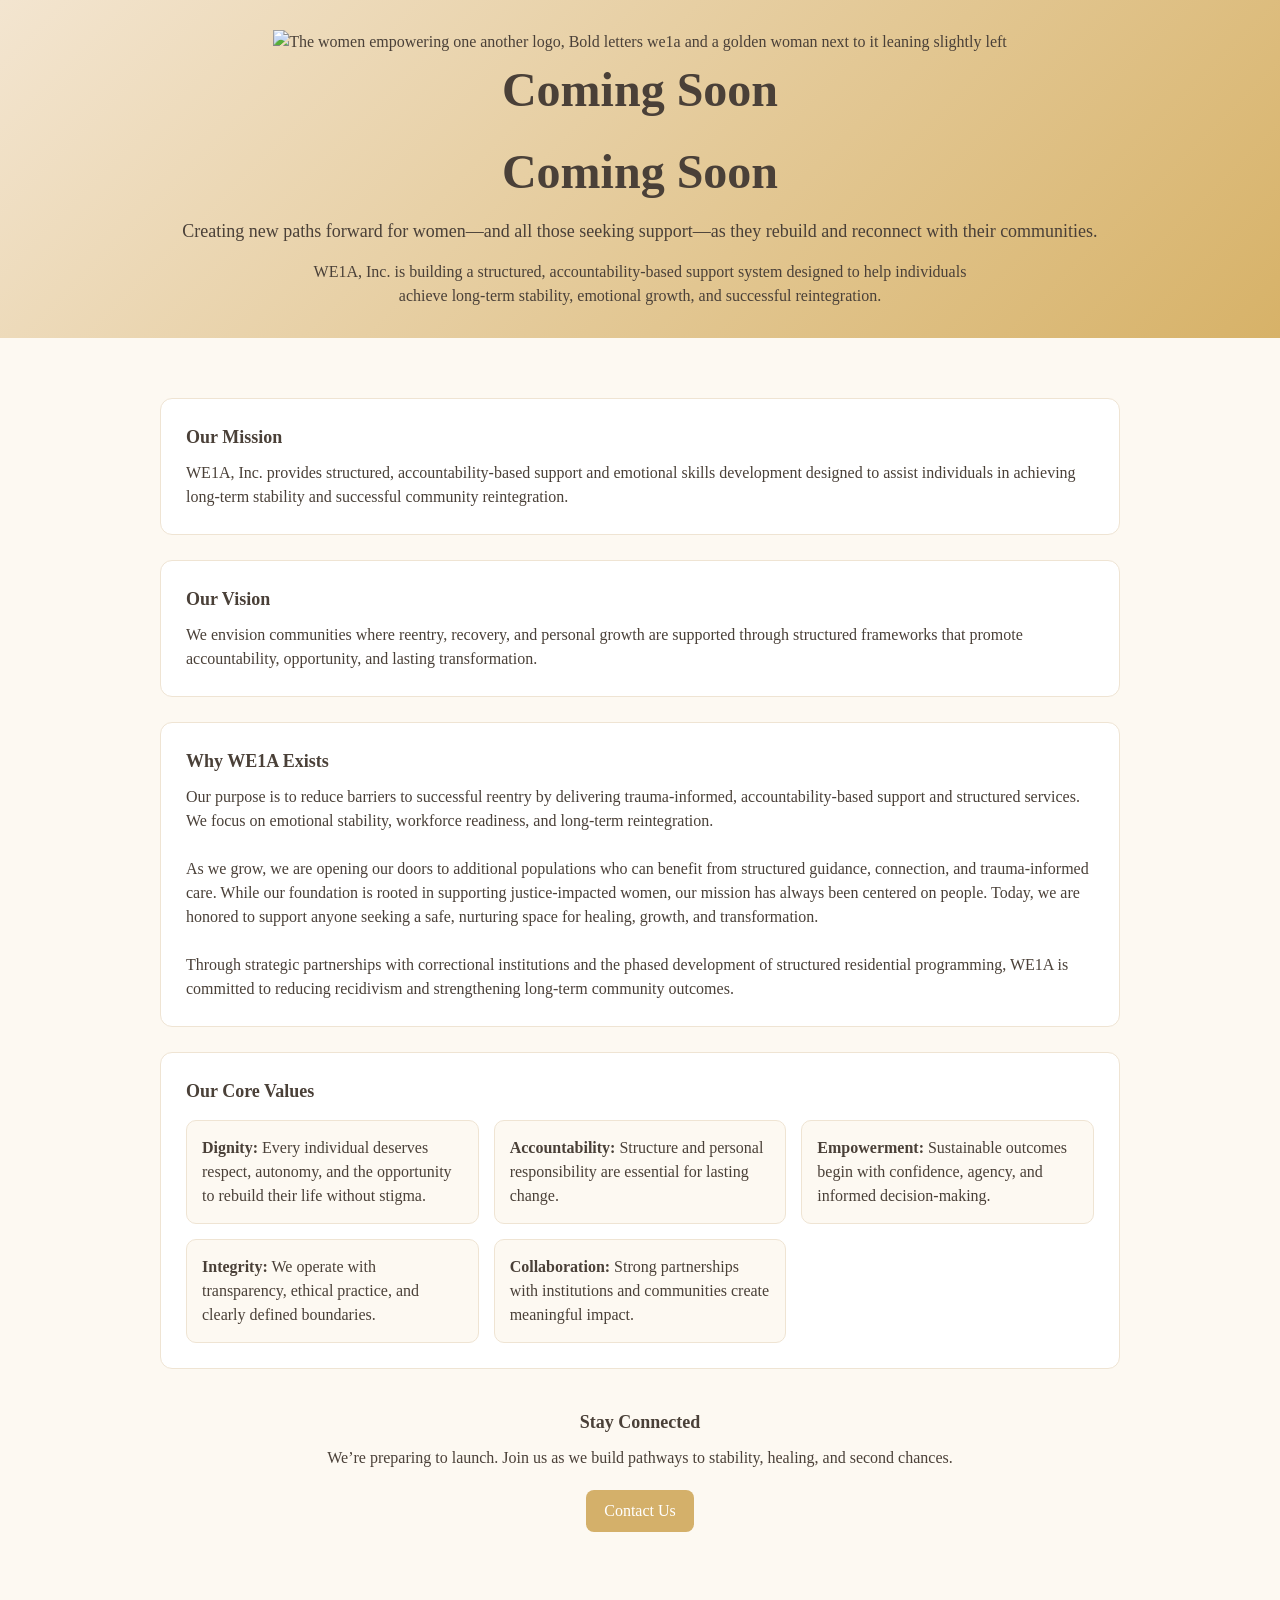
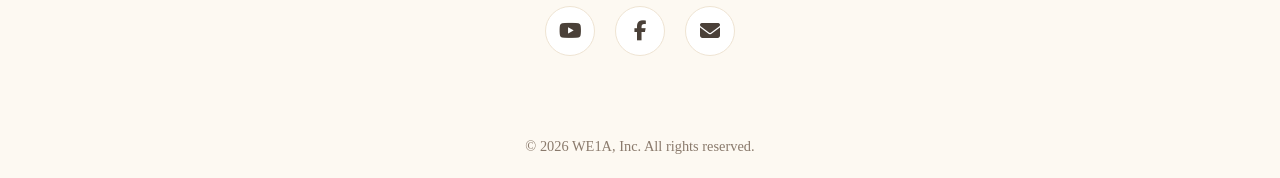
==== index.html @ 4b49170a "Update index.html" ====
<!DOCTYPE html>
<html lang="en">
<head>
    <meta charset="UTF-8">
    <meta name="viewport" content="width=device-width, initial-scale=1.0">
    <link rel="stylesheet" href="css/style.css">
    <link rel="stylesheet" href="https://cdnjs.cloudflare.com/ajax/libs/font-awesome/6.5.0/css/all.min.css">
    <title>Document</title>
</head>
<body>

 <!DOCTYPE html>

<head>
    <meta charset="UTF-8">
    <meta name="viewport" content="width=device-width, initial-scale=1.0">
    <link rel="stylesheet" href="css/styles.css"> <!-- FIXED -->
    <link rel="stylesheet" href="https://cdnjs.cloudflare.com/ajax/libs/font-awesome/6.5.0/css/all.min.css">
    <title>WE1A | Coming Soon</title>
</head>


  <!-- HERO -->
  <header>
       <img src="images/we1a.png" alt="The women empowering one another logo, Bold letters we1a and a golden woman next to it leaning slightly left">
    <h1>Coming Soon</h1>
    <h1>Coming Soon</h1>
    <h2>Creating new paths forward for women—and all those seeking support—as they rebuild and reconnect with their communities.</h2>
    <p>
      WE1A, Inc. is building a structured, accountability-based support system designed to help individuals achieve long-term stability, emotional growth, and successful reintegration.
    </p>
  </header>

  <div class="container">

    <!-- MISSION -->
    <div class="card">
      <h2>Our Mission</h2>
      <p>
        WE1A, Inc. provides structured, accountability-based support and emotional skills development designed to assist individuals in achieving long-term stability and successful community reintegration.
      </p>
    </div>

    <!-- VISION -->
    <div class="card">
      <h2>Our Vision</h2>
      <p>
        We envision communities where reentry, recovery, and personal growth are supported through structured frameworks that promote accountability, opportunity, and lasting transformation.
      </p>
    </div>

    <!-- PURPOSE -->
    <div class="card">
      <h2>Why WE1A Exists</h2>
      <p>
        Our purpose is to reduce barriers to successful reentry by delivering trauma-informed, accountability-based support and structured services. We focus on emotional stability, workforce readiness, and long-term reintegration.
      </p>

      <br>

      <p>
        As we grow, we are opening our doors to additional populations who can benefit from structured guidance, connection, and trauma-informed care. While our foundation is rooted in supporting justice-impacted women, our mission has always been centered on people. Today, we are honored to support anyone seeking a safe, nurturing space for healing, growth, and transformation.
      </p>

      <br>

      <p>
        Through strategic partnerships with correctional institutions and the phased development of structured residential programming, WE1A is committed to reducing recidivism and strengthening long-term community outcomes.
      </p>
    </div>

    <!-- VALUES -->
    <div class="card">
      <h2>Our Core Values</h2>
      <div class="values">
        <div class="value"><strong>Dignity:</strong> Every individual deserves respect, autonomy, and the opportunity to rebuild their life without stigma.</div>
        <div class="value"><strong>Accountability:</strong> Structure and personal responsibility are essential for lasting change.</div>
        <div class="value"><strong>Empowerment:</strong> Sustainable outcomes begin with confidence, agency, and informed decision-making.</div>
        <div class="value"><strong>Integrity:</strong> We operate with transparency, ethical practice, and clearly defined boundaries.</div>
        <div class="value"><strong>Collaboration:</strong> Strong partnerships with institutions and communities create meaningful impact.</div>
      </div>
    </div>

    <!-- CTA -->
    <div class="cta">
      <h2>Stay Connected</h2>
      <p>We’re preparing to launch. Join us as we build pathways to stability, healing, and second chances.</p>

      <main>
        <button class="cta-button" onclick="window.location.href='contact.html'">
          Contact Us
        </button>
      </main>
    </div>

    <br>

    <!-- SOCIALS -->
    <div class="socials">
      <div class="social-icons">
        <a href="https://www.youtube.com/@WomenEmpoweringOneAnother" target="_blank" class="social-link">
          <i class="fab fa-youtube"></i>
        </a>

        <a href="https://www.facebook.com/we1a2015" target="_blank" class="social-link">
          <i class="fab fa-facebook-f"></i>
        </a>

        <a href="mailto:c.williams@we1a.org" class="social-link">
          <i class="fas fa-envelope"></i>
        </a>
      </div>
    </div>

  </div>

  <!-- FOOTER -->
  <footer>
    © 2026 WE1A, Inc. All rights reserved.
  </footer>

</body>
</html>
---- css/style.css ----
:root {
      --primary: #D4B06A;
      --accent: #C7A892;
      --bg: #FDF9F2;
      --surface: #FFFFFF;
      --text: #4A4038;
      --muted: #8A7A6C;
      --border: #EFE4D3;
      --hero-gradient-1: #f3e5d0;
      --hero-gradient-2: #d7b268;
    }

    * {
      box-sizing: border-box;
      margin: 0;
      padding: 0;
        font-family: 'Times New Roman', Times, serif;
    }

    body {
      background: var(--bg);
      color: var(--text);
      line-height: 1.5;
    }

img{
  width:350px;
  padding:0;
  margin:0;
}
    /* HERO */
    header {
      background: linear-gradient(135deg, var(--hero-gradient-1), var(--hero-gradient-2));
     padding:30px; 
      text-align: center;
    }

    header h1 {
      font-size: 3rem;
      margin-bottom: 10px;
    }

    header h2 {
      font-weight: 400;
      margin-bottom: 15px;
    }

    header p {
      max-width: 700px;
      margin: auto;
    }

    /* LAYOUT */
    .container {
      max-width: 1000px;
      margin: 40px auto;
      padding: 20px;
    }

    .card {
      background: var(--surface);
      border: 1px solid var(--border);
      border-radius: 12px;
      padding: 25px;
      margin-bottom: 25px;
    }

    h2 {
      margin-bottom: 10px;
      font-size:large;
    }

    /* VALUES GRID */
    .values {
      display: grid;
      grid-template-columns: repeat(auto-fit, minmax(220px, 1fr));
      gap: 15px;
      margin-top: 15px;
    }

    .value {
      padding: 15px;
      border: 1px solid var(--border);
      border-radius: 10px;
      background: var(--bg);
    }

    /* CTA */
    .cta {
      text-align: center;
      margin-top: 40px;
   
    }

    .cta input {
      padding: 12px;
      width: 250px;
      border: 1px solid var(--border);
      border-radius: 8px;
      margin-right: 10px;
    }

    .cta button {
      background: var(--primary);
      border: none;
      padding: 12px 18px;
      border-radius: 8px;
      cursor: pointer;
      color: white;
      font-size: 1rem;
      transition: 0.3s;
        margin:20px;
    }

    .cta button:hover {
      background: #b89655;
    }

    .secondary-btn {
      margin-top: 10px;
      display: inline-block;
      background: transparent;
      border: 1px solid var(--primary);
      color: var(--primary);
    }

    .secondary-btn:hover {
      background: var(--primary);
      color: white;
    }

    /* SOCIALS */
.socials {
  text-align: center;
  margin-top: 30px;
}

.socials h3 {
  margin-bottom: 15px;
}

.social-icons {
  display: flex;
  justify-content: center;
  gap: 20px;
}

.social-link {
  width: 50px;
  height: 50px;
  background: #fff;
  border: 1px solid #EFE4D3;
  border-radius: 50%;
  display: flex;
  align-items: center;
  justify-content: center;
  text-decoration: none;
  color: #4A4038;
  font-size: 20px;
  transition: 0.3s;
}

.social-link:hover {
  background: #D4B06A;
  color: white;
  transform: translateY(-3px);
}

    footer {
      text-align: center;
      padding: 20px;
      color: var(--muted);
      font-size: 0.9rem;
    }
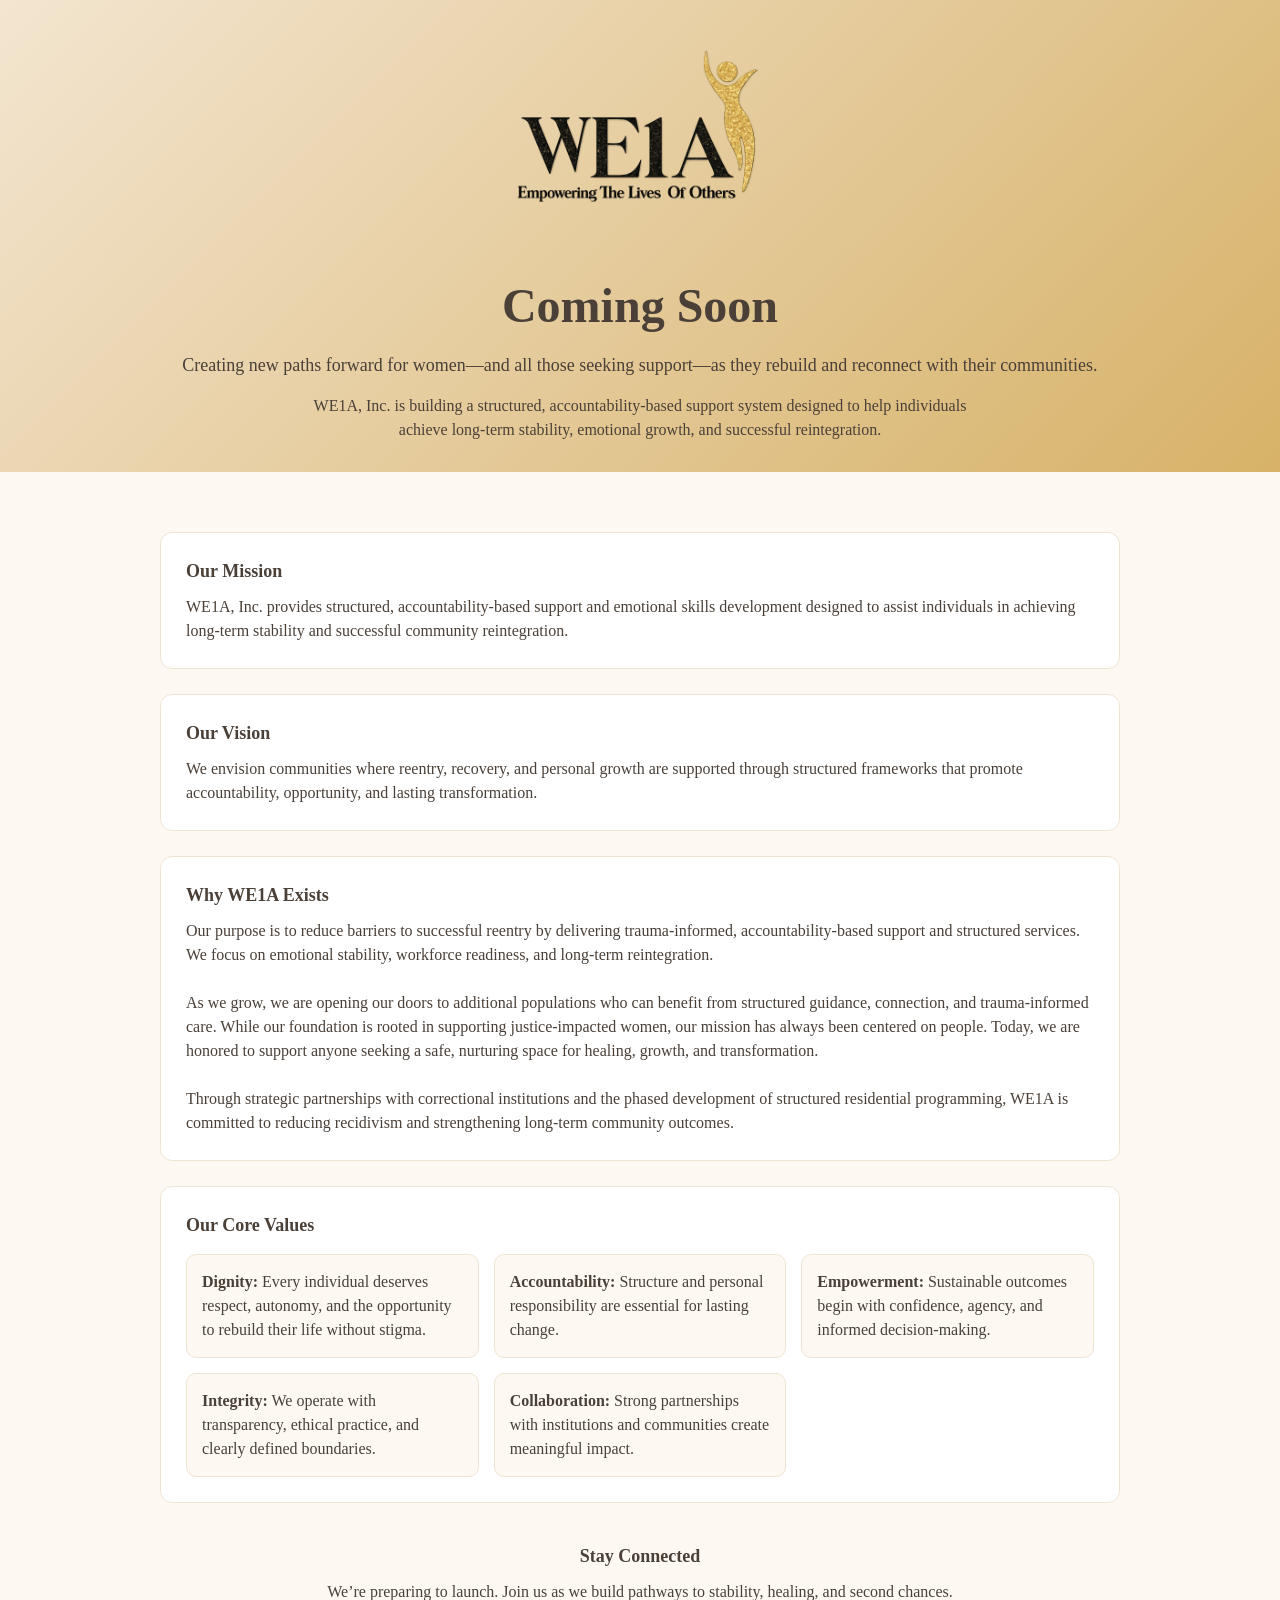
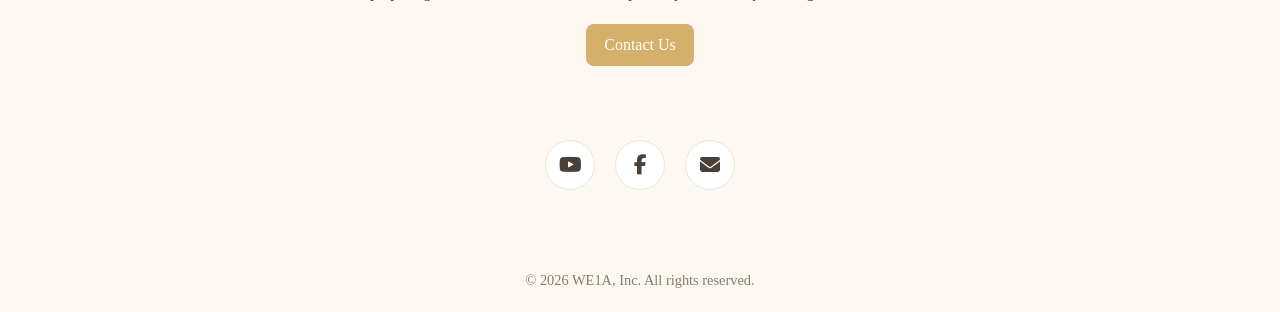
==== commit 036f65c8: "Update index.html" ====
--- a/index.html
+++ b/index.html
@@ -22,8 +22,7 @@
 
   <!-- HERO -->
   <header>
-       <img src="images/we1a.png" alt="The women empowering one another logo, Bold letters we1a and a golden woman next to it leaning slightly left">
-    <h1>Coming Soon</h1>
+       <img src="images/we1a.png" alt="The women empowering one another logo, Bold letters we1a and a golden woman next to it leaning slightly left"> 
     <h1>Coming Soon</h1>
     <h2>Creating new paths forward for women—and all those seeking support—as they rebuild and reconnect with their communities.</h2>
     <p>
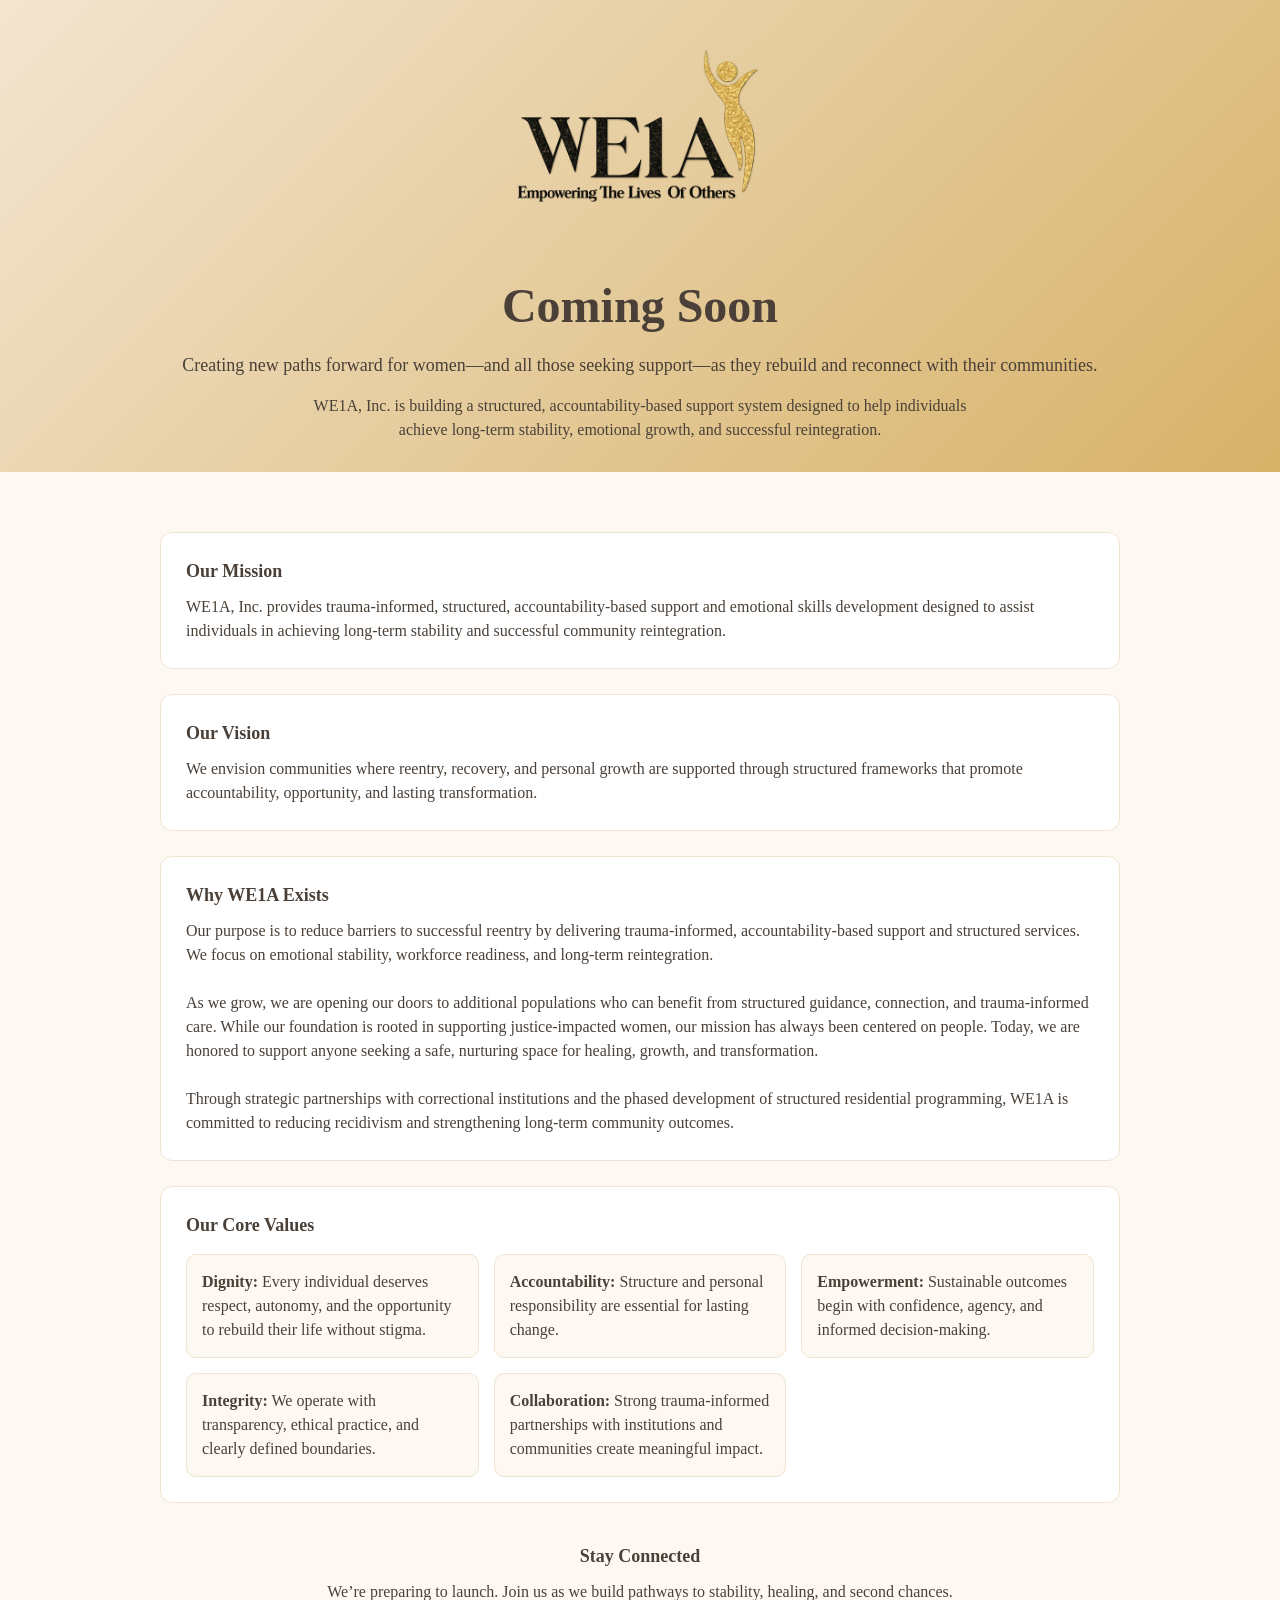
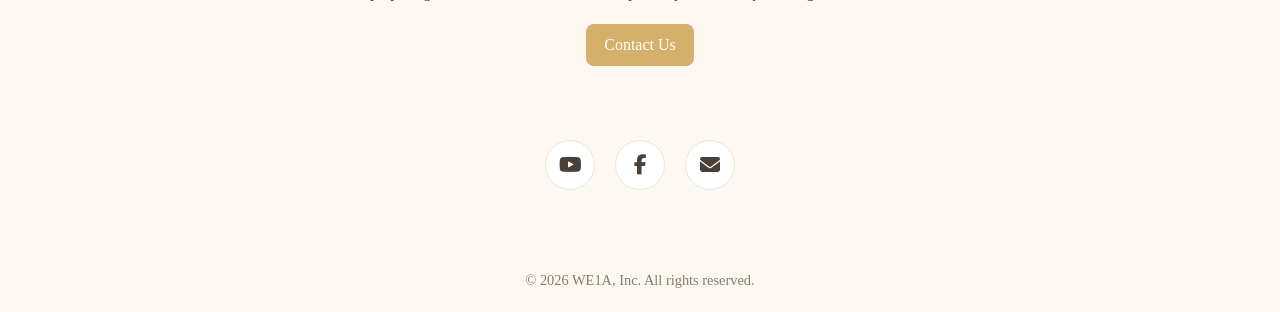
==== commit cefd9423: "changed wrording on statments" ====
--- a/index.html
+++ b/index.html
@@ -36,7 +36,7 @@
     <div class="card">
       <h2>Our Mission</h2>
       <p>
-        WE1A, Inc. provides structured, accountability-based support and emotional skills development designed to assist individuals in achieving long-term stability and successful community reintegration.
+        WE1A, Inc. provides trauma-informed, structured, accountability-based support and emotional skills development designed to assist individuals in achieving long-term stability and successful community reintegration.
       </p>
     </div>
 
@@ -76,7 +76,7 @@
         <div class="value"><strong>Accountability:</strong> Structure and personal responsibility are essential for lasting change.</div>
         <div class="value"><strong>Empowerment:</strong> Sustainable outcomes begin with confidence, agency, and informed decision-making.</div>
         <div class="value"><strong>Integrity:</strong> We operate with transparency, ethical practice, and clearly defined boundaries.</div>
-        <div class="value"><strong>Collaboration:</strong> Strong partnerships with institutions and communities create meaningful impact.</div>
+        <div class="value"><strong>Collaboration:</strong> Strong trauma-informed partnerships with institutions and communities create meaningful impact.</div>
       </div>
     </div>
 
--- a/css/style.css
+++ b/css/style.css
@@ -16,7 +16,7 @@
       box-sizing: border-box;
       margin: 0;
       padding: 0;
-        font-family: 'Times New Roman', Times, serif;
+      font-family: 'Times New Roman', Times, serif;
     }
 
     body {
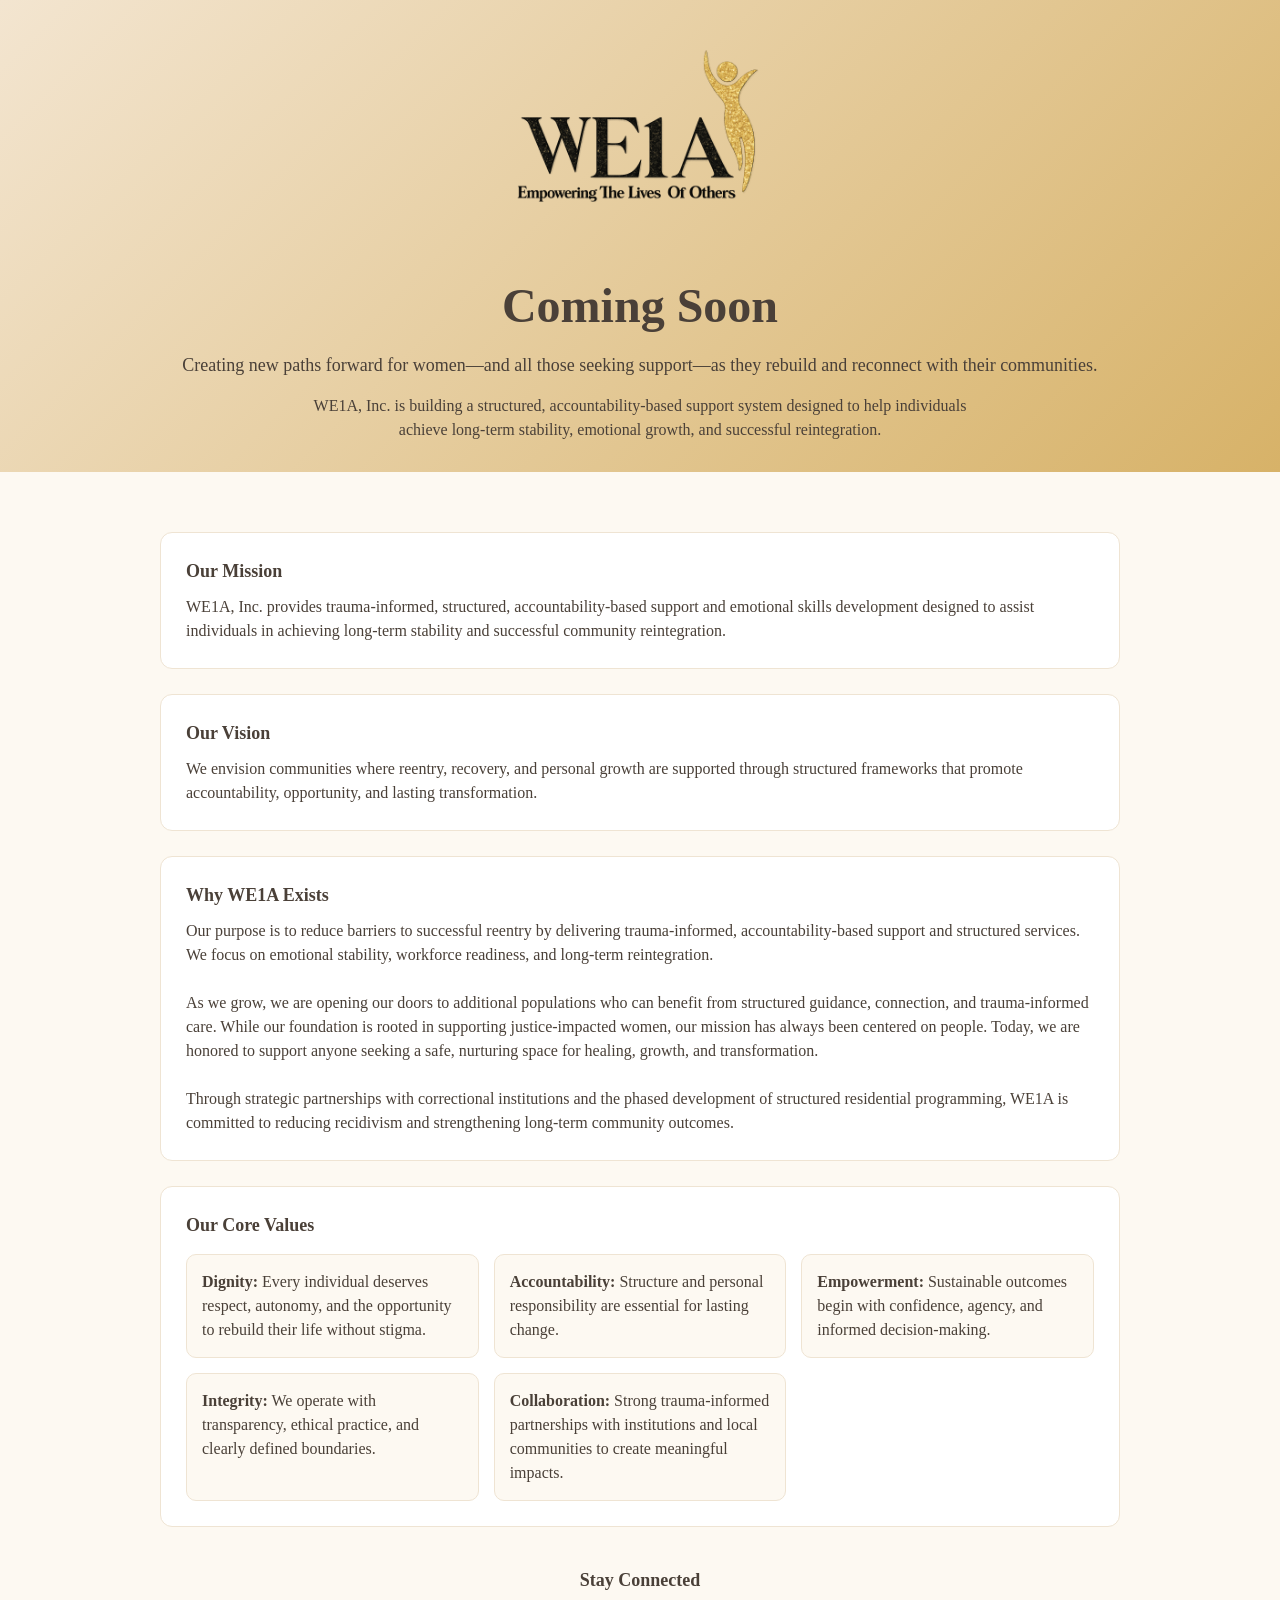
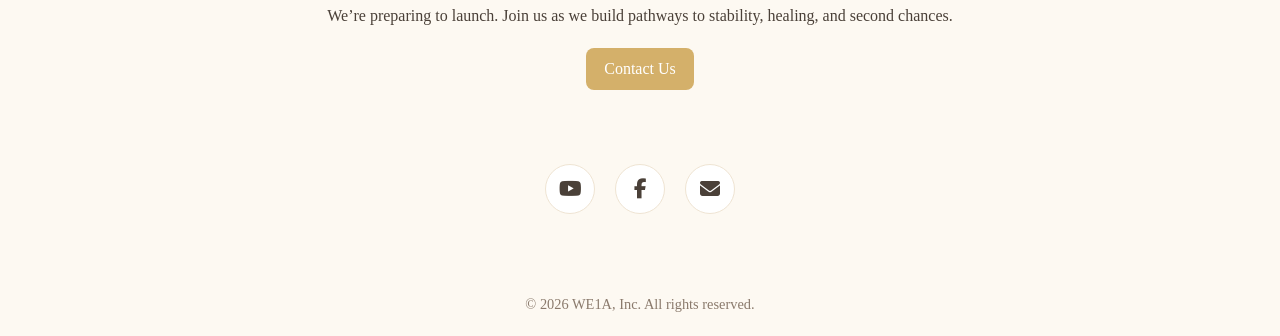
==== commit 63b4f09e: "wording changed" ====
--- a/index.html
+++ b/index.html
@@ -76,7 +76,7 @@
         <div class="value"><strong>Accountability:</strong> Structure and personal responsibility are essential for lasting change.</div>
         <div class="value"><strong>Empowerment:</strong> Sustainable outcomes begin with confidence, agency, and informed decision-making.</div>
         <div class="value"><strong>Integrity:</strong> We operate with transparency, ethical practice, and clearly defined boundaries.</div>
-        <div class="value"><strong>Collaboration:</strong> Strong trauma-informed partnerships with institutions and communities create meaningful impact.</div>
+        <div class="value"><strong>Collaboration:</strong> Strong trauma-informed partnerships with institutions and local communities to create meaningful impacts.</div>
       </div>
     </div>
 
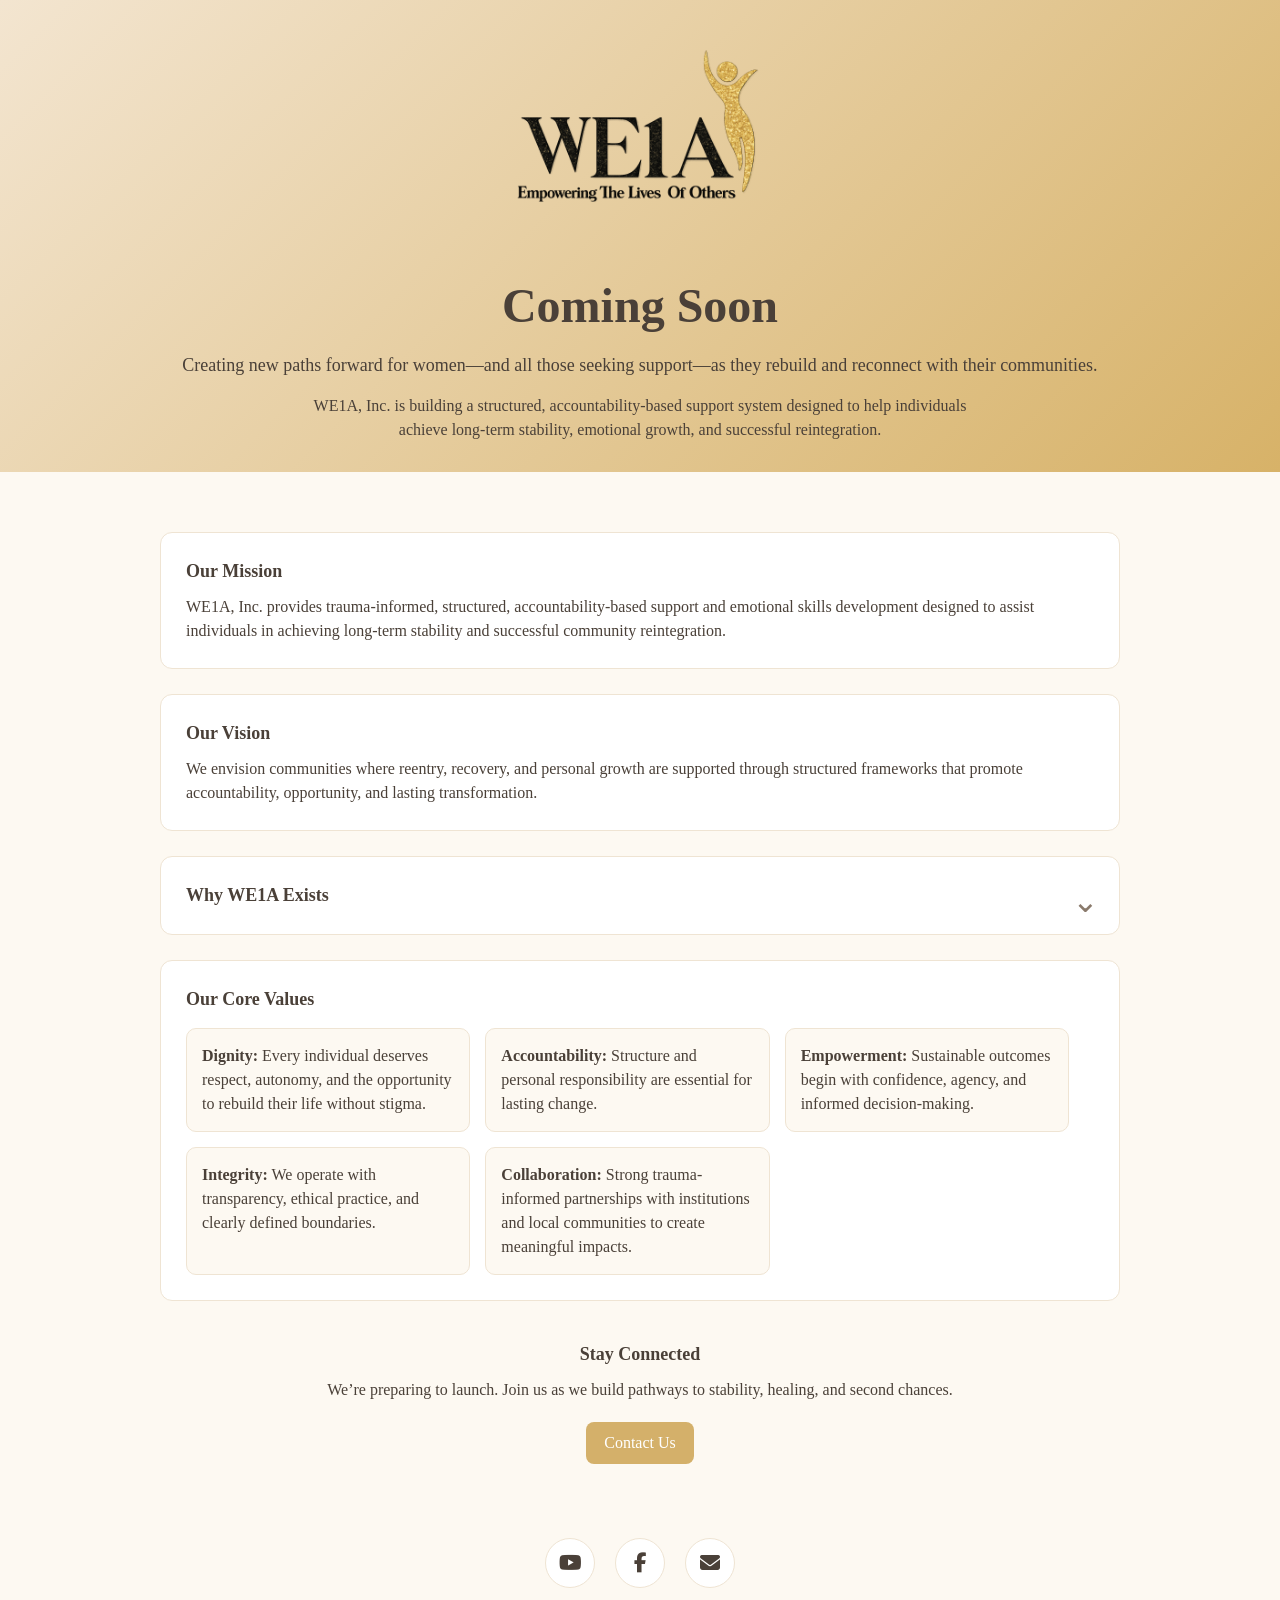
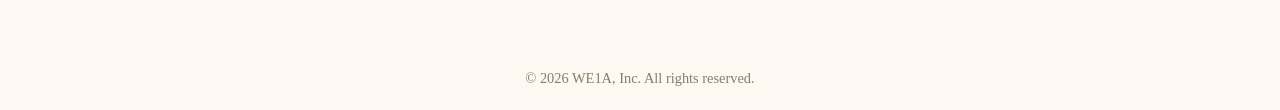
==== commit 7b127f29: "dropdown added" ====
--- a/index.html
+++ b/index.html
@@ -49,8 +49,10 @@
     </div>
 
     <!-- PURPOSE -->
-    <div class="card">
-      <h2>Why WE1A Exists</h2>
+   <div class="card menu-btn dropdown" id="dropdown">
+  <h2 class="menu">Why WE1A Exists</h2>
+
+  <div class="dropdown-content">
       <p>
         Our purpose is to reduce barriers to successful reentry by delivering trauma-informed, accountability-based support and structured services. We focus on emotional stability, workforce readiness, and long-term reintegration.
       </p>
@@ -67,10 +69,11 @@
         Through strategic partnerships with correctional institutions and the phased development of structured residential programming, WE1A is committed to reducing recidivism and strengthening long-term community outcomes.
       </p>
     </div>
+    </div>
 
     <!-- VALUES -->
     <div class="card">
-      <h2>Our Core Values</h2>
+      <h2 >Our Core Values</h2>
       <div class="values">
         <div class="value"><strong>Dignity:</strong> Every individual deserves respect, autonomy, and the opportunity to rebuild their life without stigma.</div>
         <div class="value"><strong>Accountability:</strong> Structure and personal responsibility are essential for lasting change.</div>
@@ -117,6 +120,6 @@
   <footer>
     © 2026 WE1A, Inc. All rights reserved.
   </footer>
-
+<script src="javascript/main.js"></script>
 </body>
 </html>
--- a/css/style.css
+++ b/css/style.css
@@ -175,3 +175,104 @@
       font-size: 0.9rem;
     }
 
+
+
+/* DROPDOWN */
+.menu {
+  margin: 0;
+}
+
+.card {
+  position: relative;
+  cursor: pointer;
+  overflow: visible;
+  padding-right: 50px; /* room for arrow */
+}
+
+/* Arrow */
+/* ONLY dropdown cards get arrow */
+.dropdown::after {
+  content: "⌄";
+  position: absolute;
+
+  right: 20px;
+  top: 20px;
+
+  font-size: 2rem;
+  color: var(--muted);
+
+  transition: transform 0.3s ease;
+}
+
+/* Rotate arrow when open */
+.dropdown.active::after {
+  transform: rotate(180deg);
+}
+/* Hidden by default (but animatable) */
+.dropdown-content {
+  opacity: 0;
+  transform: translateY(-8px);
+  pointer-events: none;
+  transition: all 0.25s ease;
+
+  margin-top: 10px;
+  padding: 15px;
+  background: var(--surface);
+  border: 1px solid var(--border);
+  border-radius: 8px;
+}
+
+/* Show on hover (only if NOT clicked open) */
+.card:hover:not(.active) .dropdown-content {
+  opacity: 1;
+  transform: translateY(0);
+  pointer-events: auto;
+}
+
+/* Stay open when clicked */
+.card.active .dropdown-content {
+  opacity: 1;
+  transform: translateY(0);
+  pointer-events: auto;
+}
+.card {
+  position: relative;
+  cursor: pointer;
+  overflow: visible;
+}
+
+.dropdown-content {
+  position: absolute;
+  top: 100%;
+  left: 0;
+  right: 0;
+
+  z-index: 10;
+
+  opacity: 0;
+  transform: translateY(-8px);
+  pointer-events: none;
+
+  transition: all 0.25s ease;
+
+  margin-top: 10px;
+  padding: 15px;
+
+  background: var(--surface);
+  border: 1px solid var(--border);
+  border-radius: 8px;
+}
+
+/* Show on hover */
+.card:hover .dropdown-content {
+  opacity: 1;
+  transform: translateY(0);
+  pointer-events: auto;
+}
+
+/* Stay open after click */
+.card.active .dropdown-content {
+  opacity: 1;
+  transform: translateY(0);
+  pointer-events: auto;
+}
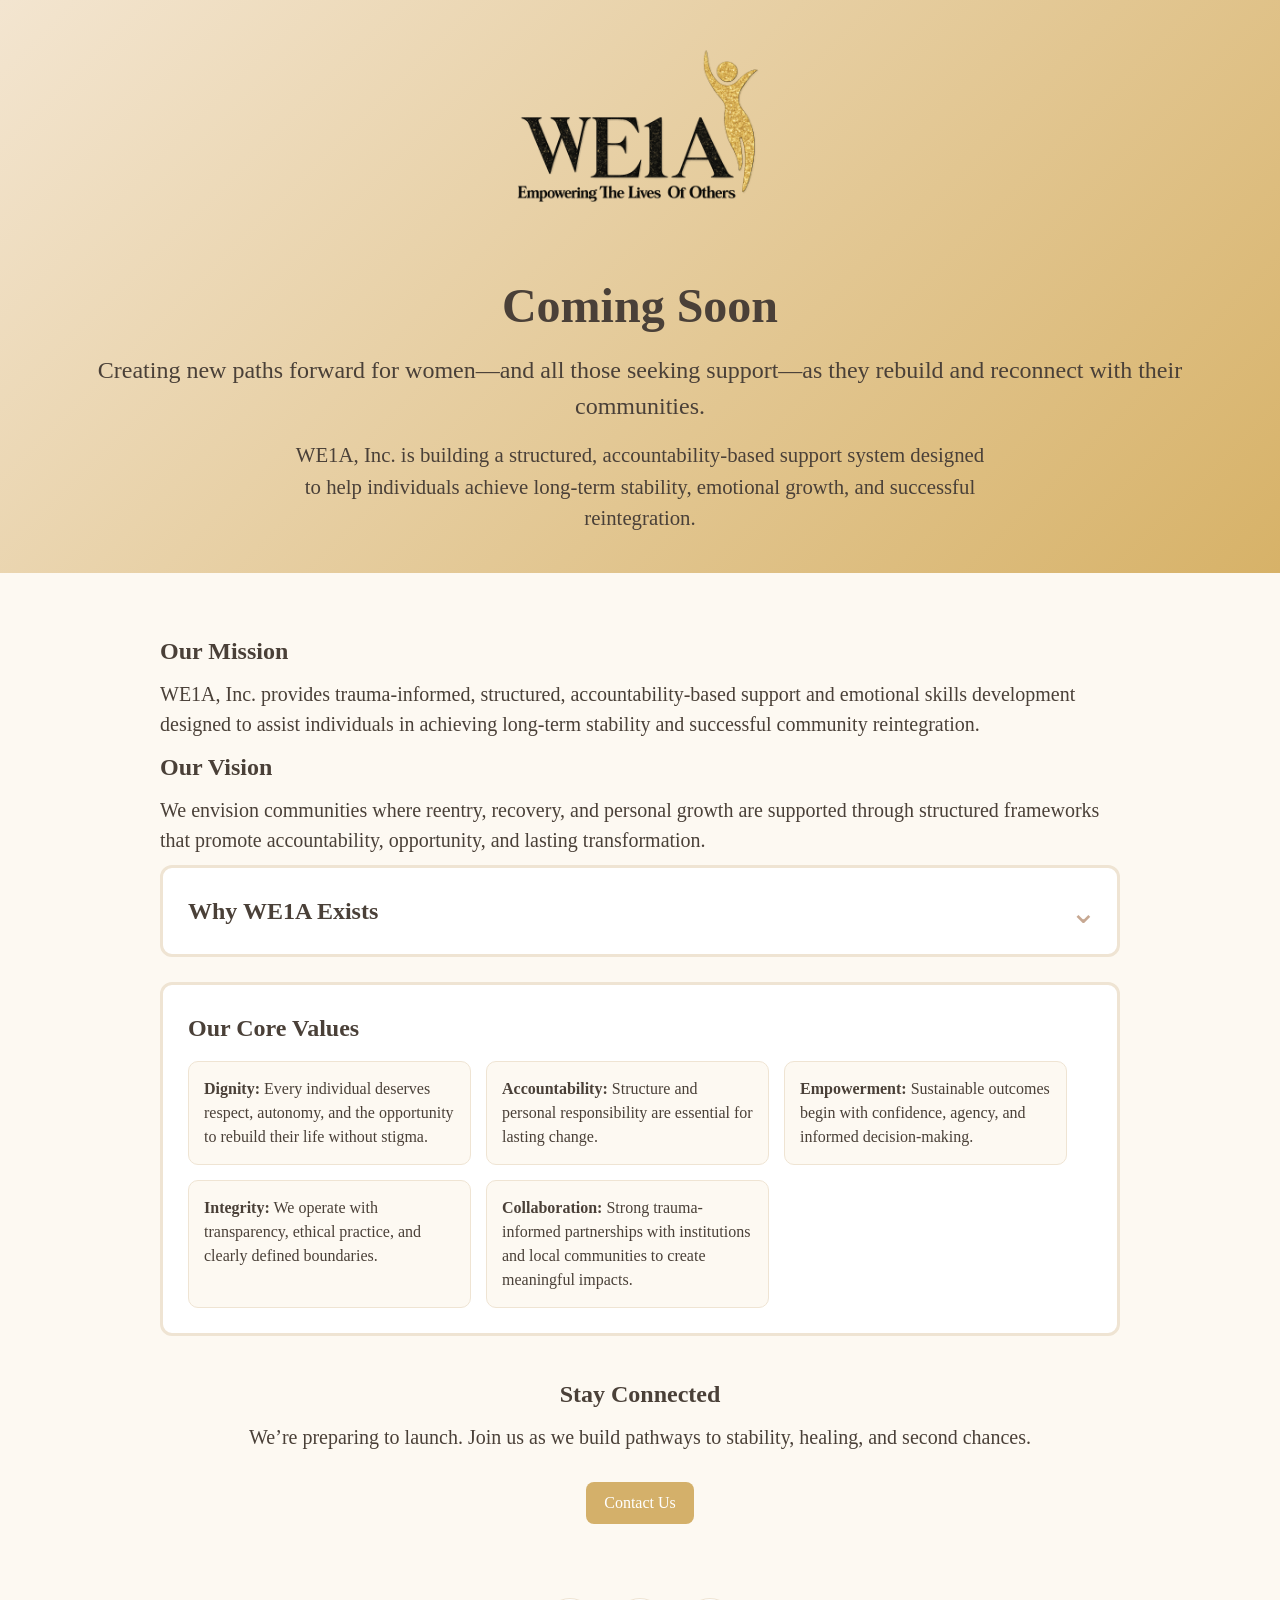
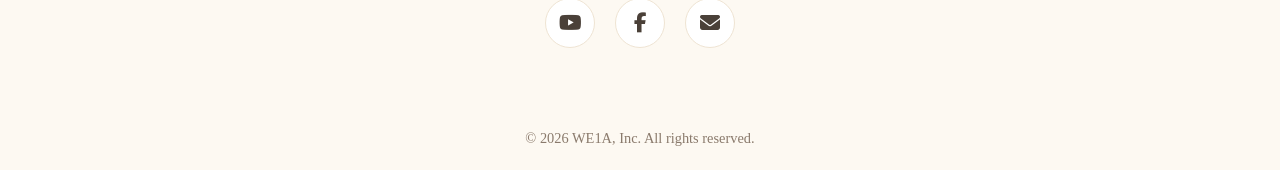
==== commit 68bac154: "changed font size and dropdown color" ====
--- a/index.html
+++ b/index.html
@@ -33,7 +33,7 @@
   <div class="container">
 
     <!-- MISSION -->
-    <div class="card">
+    <div class="card-one">
       <h2>Our Mission</h2>
       <p>
         WE1A, Inc. provides trauma-informed, structured, accountability-based support and emotional skills development designed to assist individuals in achieving long-term stability and successful community reintegration.
@@ -41,7 +41,7 @@
     </div>
 
     <!-- VISION -->
-    <div class="card">
+    <div class="card-two">
       <h2>Our Vision</h2>
       <p>
         We envision communities where reentry, recovery, and personal growth are supported through structured frameworks that promote accountability, opportunity, and lasting transformation.
--- a/css/style.css
+++ b/css/style.css
@@ -50,7 +50,16 @@
     header p {
       max-width: 700px;
       margin: auto;
-    }
+      font-size:1.3rem;
+    }
+
+    p {
+
+      margin: auto;
+      font-size:20px;
+      padding-bottom:10px
+    }
+
 
     /* LAYOUT */
     .container {
@@ -61,7 +70,7 @@
 
     .card {
       background: var(--surface);
-      border: 1px solid var(--border);
+      border: 3px solid var(--border);
       border-radius: 12px;
       padding: 25px;
       margin-bottom: 25px;
@@ -69,7 +78,7 @@
 
     h2 {
       margin-bottom: 10px;
-      font-size:large;
+      font-size:1.5rem;
     }
 
     /* VALUES GRID */
@@ -199,7 +208,7 @@
   top: 20px;
 
   font-size: 2rem;
-  color: var(--muted);
+  color:var(--accent);
 
   transition: transform 0.3s ease;
 }
@@ -207,26 +216,6 @@
 /* Rotate arrow when open */
 .dropdown.active::after {
   transform: rotate(180deg);
-}
-/* Hidden by default (but animatable) */
-.dropdown-content {
-  opacity: 0;
-  transform: translateY(-8px);
-  pointer-events: none;
-  transition: all 0.25s ease;
-
-  margin-top: 10px;
-  padding: 15px;
-  background: var(--surface);
-  border: 1px solid var(--border);
-  border-radius: 8px;
-}
-
-/* Show on hover (only if NOT clicked open) */
-.card:hover:not(.active) .dropdown-content {
-  opacity: 1;
-  transform: translateY(0);
-  pointer-events: auto;
 }
 
 /* Stay open when clicked */
@@ -257,9 +246,9 @@
 
   margin-top: 10px;
   padding: 15px;
-
-  background: var(--surface);
-  border: 1px solid var(--border);
+  font-size: 1.3rem;;
+  background: var(--border);
+  border: 3px solid var(--muted);
   border-radius: 8px;
 }
 
@@ -275,4 +264,8 @@
   opacity: 1;
   transform: translateY(0);
   pointer-events: auto;
+}
+.dropdown:hover ~ .card,
+.dropdown.active ~ .card {
+  display: none;
 }
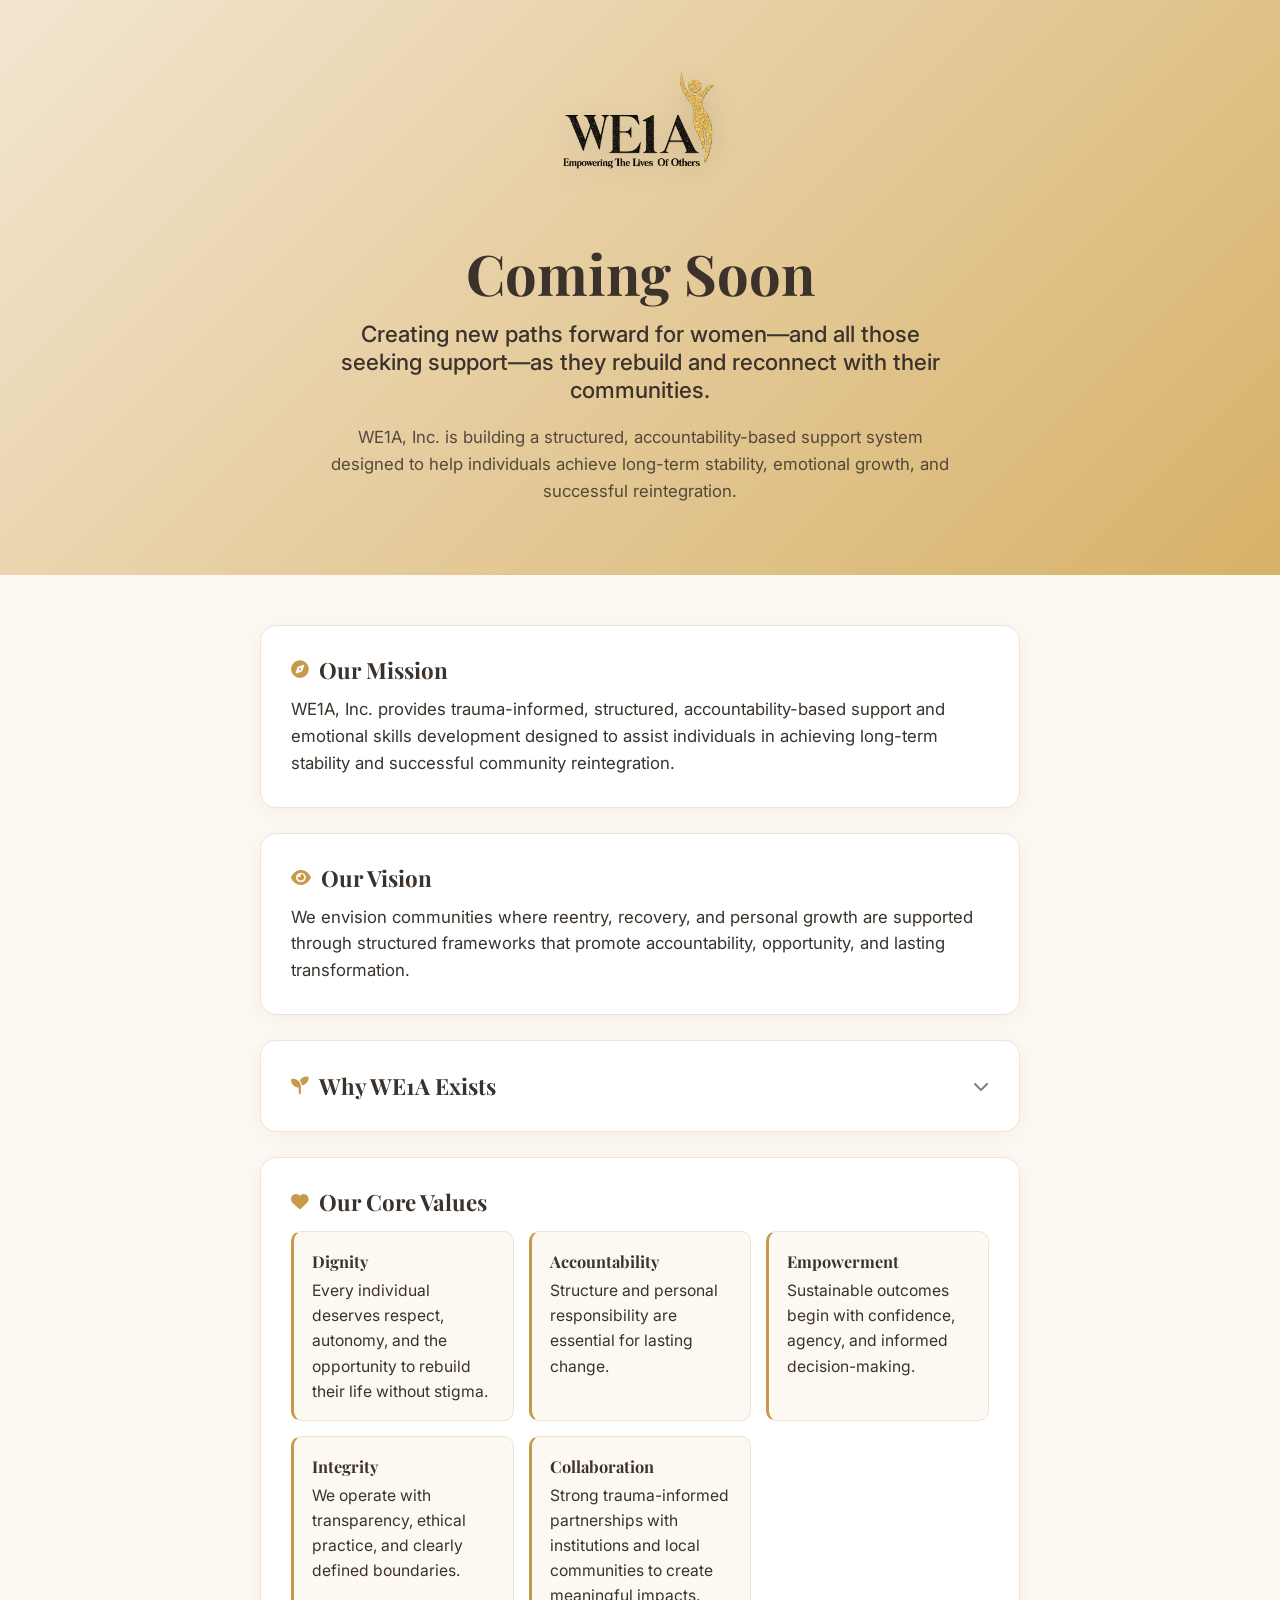
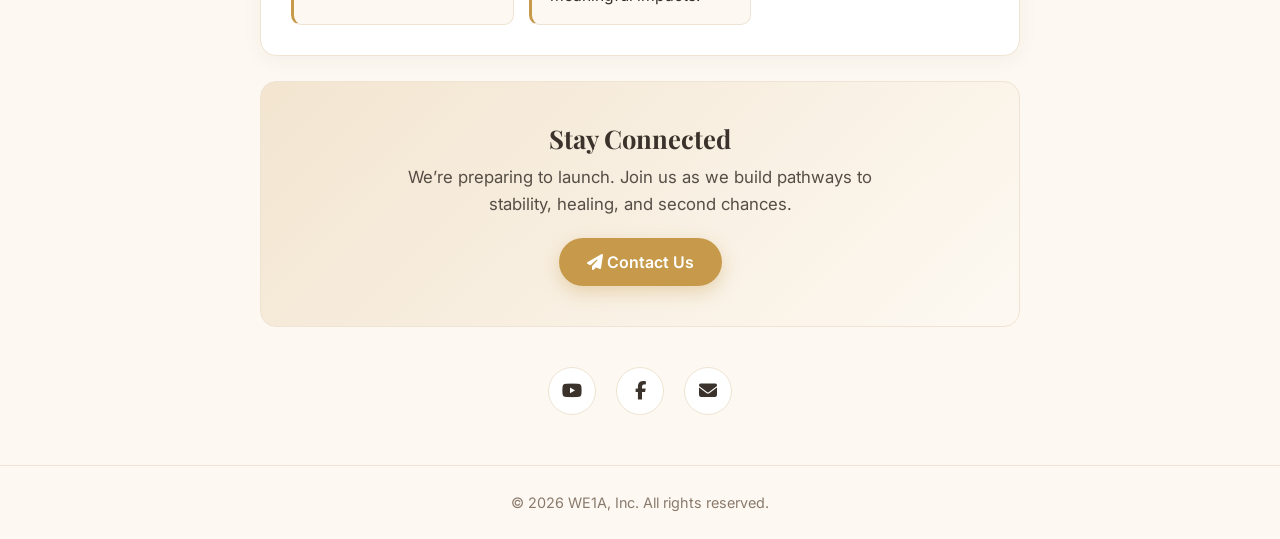
==== commit e08b80e7: "Redesign coming soon page: fix broken markup and modernize styling Removes duplicate DOCTYPE/head bl" ====
--- a/index.html
+++ b/index.html
@@ -1,125 +1,111 @@
 <!DOCTYPE html>
 <html lang="en">
 <head>
-    <meta charset="UTF-8">
-    <meta name="viewport" content="width=device-width, initial-scale=1.0">
-    <link rel="stylesheet" href="css/style.css">
-    <link rel="stylesheet" href="https://cdnjs.cloudflare.com/ajax/libs/font-awesome/6.5.0/css/all.min.css">
-    <title>Document</title>
+  <meta charset="UTF-8">
+  <meta name="viewport" content="width=device-width, initial-scale=1.0">
+  <title>WE1A | Coming Soon</title>
+  <meta name="description" content="WE1A, Inc. is building a structured, accountability-based support system to help individuals achieve long-term stability, emotional growth, and successful reintegration.">
+  <link rel="preconnect" href="https://fonts.googleapis.com">
+  <link rel="preconnect" href="https://fonts.gstatic.com" crossorigin>
+  <link href="https://fonts.googleapis.com/css2?family=Inter:wght@400;500;600&family=Playfair+Display:wght@600;700&display=swap" rel="stylesheet">
+  <link rel="stylesheet" href="https://cdnjs.cloudflare.com/ajax/libs/font-awesome/6.5.0/css/all.min.css">
+  <link rel="stylesheet" href="css/style.css">
 </head>
 <body>
 
- <!DOCTYPE html>
-
-<head>
-    <meta charset="UTF-8">
-    <meta name="viewport" content="width=device-width, initial-scale=1.0">
-    <link rel="stylesheet" href="css/styles.css"> <!-- FIXED -->
-    <link rel="stylesheet" href="https://cdnjs.cloudflare.com/ajax/libs/font-awesome/6.5.0/css/all.min.css">
-    <title>WE1A | Coming Soon</title>
-</head>
-
-
   <!-- HERO -->
-  <header>
-       <img src="images/we1a.png" alt="The women empowering one another logo, Bold letters we1a and a golden woman next to it leaning slightly left"> 
+  <header class="hero">
+    <img class="logo" src="images/we1a.png" alt="WE1A logo: bold lettering beside a golden figure reaching upward, leaning slightly left">
     <h1>Coming Soon</h1>
-    <h2>Creating new paths forward for women—and all those seeking support—as they rebuild and reconnect with their communities.</h2>
+    <h2>Creating new paths forward for women&mdash;and all those seeking support&mdash;as they rebuild and reconnect with their communities.</h2>
     <p>
       WE1A, Inc. is building a structured, accountability-based support system designed to help individuals achieve long-term stability, emotional growth, and successful reintegration.
     </p>
   </header>
 
-  <div class="container">
+  <main class="container">
 
     <!-- MISSION -->
-    <div class="card-one">
-      <h2>Our Mission</h2>
+    <section class="card">
+      <h2><i class="fa-solid fa-compass" aria-hidden="true"></i> Our Mission</h2>
       <p>
         WE1A, Inc. provides trauma-informed, structured, accountability-based support and emotional skills development designed to assist individuals in achieving long-term stability and successful community reintegration.
       </p>
-    </div>
+    </section>
 
     <!-- VISION -->
-    <div class="card-two">
-      <h2>Our Vision</h2>
+    <section class="card">
+      <h2><i class="fa-solid fa-eye" aria-hidden="true"></i> Our Vision</h2>
       <p>
         We envision communities where reentry, recovery, and personal growth are supported through structured frameworks that promote accountability, opportunity, and lasting transformation.
       </p>
-    </div>
+    </section>
 
     <!-- PURPOSE -->
-   <div class="card menu-btn dropdown" id="dropdown">
-  <h2 class="menu">Why WE1A Exists</h2>
+    <section class="card dropdown" id="dropdown">
+      <button class="menu" type="button" aria-expanded="false" aria-controls="dropdown-content">
+        <span><i class="fa-solid fa-seedling" aria-hidden="true"></i> Why WE1A Exists</span>
+        <i class="fa-solid fa-chevron-down chevron" aria-hidden="true"></i>
+      </button>
 
-  <div class="dropdown-content">
-      <p>
-        Our purpose is to reduce barriers to successful reentry by delivering trauma-informed, accountability-based support and structured services. We focus on emotional stability, workforce readiness, and long-term reintegration.
-      </p>
-
-      <br>
-
-      <p>
-        As we grow, we are opening our doors to additional populations who can benefit from structured guidance, connection, and trauma-informed care. While our foundation is rooted in supporting justice-impacted women, our mission has always been centered on people. Today, we are honored to support anyone seeking a safe, nurturing space for healing, growth, and transformation.
-      </p>
-
-      <br>
-
-      <p>
-        Through strategic partnerships with correctional institutions and the phased development of structured residential programming, WE1A is committed to reducing recidivism and strengthening long-term community outcomes.
-      </p>
-    </div>
-    </div>
+      <div class="dropdown-content" id="dropdown-content">
+        <p>
+          Our purpose is to reduce barriers to successful reentry by delivering trauma-informed, accountability-based support and structured services. We focus on emotional stability, workforce readiness, and long-term reintegration.
+        </p>
+        <p>
+          As we grow, we are opening our doors to additional populations who can benefit from structured guidance, connection, and trauma-informed care. While our foundation is rooted in supporting justice-impacted women, our mission has always been centered on people. Today, we are honored to support anyone seeking a safe, nurturing space for healing, growth, and transformation.
+        </p>
+        <p>
+          Through strategic partnerships with correctional institutions and the phased development of structured residential programming, WE1A is committed to reducing recidivism and strengthening long-term community outcomes.
+        </p>
+      </div>
+    </section>
 
     <!-- VALUES -->
-    <div class="card">
-      <h2 >Our Core Values</h2>
+    <section class="card">
+      <h2><i class="fa-solid fa-heart" aria-hidden="true"></i> Our Core Values</h2>
       <div class="values">
-        <div class="value"><strong>Dignity:</strong> Every individual deserves respect, autonomy, and the opportunity to rebuild their life without stigma.</div>
-        <div class="value"><strong>Accountability:</strong> Structure and personal responsibility are essential for lasting change.</div>
-        <div class="value"><strong>Empowerment:</strong> Sustainable outcomes begin with confidence, agency, and informed decision-making.</div>
-        <div class="value"><strong>Integrity:</strong> We operate with transparency, ethical practice, and clearly defined boundaries.</div>
-        <div class="value"><strong>Collaboration:</strong> Strong trauma-informed partnerships with institutions and local communities to create meaningful impacts.</div>
+        <div class="value"><strong>Dignity</strong>Every individual deserves respect, autonomy, and the opportunity to rebuild their life without stigma.</div>
+        <div class="value"><strong>Accountability</strong>Structure and personal responsibility are essential for lasting change.</div>
+        <div class="value"><strong>Empowerment</strong>Sustainable outcomes begin with confidence, agency, and informed decision-making.</div>
+        <div class="value"><strong>Integrity</strong>We operate with transparency, ethical practice, and clearly defined boundaries.</div>
+        <div class="value"><strong>Collaboration</strong>Strong trauma-informed partnerships with institutions and local communities to create meaningful impacts.</div>
       </div>
-    </div>
+    </section>
 
     <!-- CTA -->
-    <div class="cta">
+    <section class="cta">
       <h2>Stay Connected</h2>
-      <p>We’re preparing to launch. Join us as we build pathways to stability, healing, and second chances.</p>
-
-      <main>
-        <button class="cta-button" onclick="window.location.href='contact.html'">
-          Contact Us
-        </button>
-      </main>
-    </div>
-
-    <br>
+      <p>We&rsquo;re preparing to launch. Join us as we build pathways to stability, healing, and second chances.</p>
+      <button class="cta-button" onclick="window.location.href='contact.html'">
+        <i class="fa-solid fa-paper-plane" aria-hidden="true"></i> Contact Us
+      </button>
+    </section>
 
     <!-- SOCIALS -->
     <div class="socials">
       <div class="social-icons">
-        <a href="https://www.youtube.com/@WomenEmpoweringOneAnother" target="_blank" class="social-link">
+        <a href="https://www.youtube.com/@WomenEmpoweringOneAnother" target="_blank" rel="noopener" class="social-link" aria-label="WE1A on YouTube">
           <i class="fab fa-youtube"></i>
         </a>
 
-        <a href="https://www.facebook.com/we1a2015" target="_blank" class="social-link">
+        <a href="https://www.facebook.com/we1a2015" target="_blank" rel="noopener" class="social-link" aria-label="WE1A on Facebook">
           <i class="fab fa-facebook-f"></i>
         </a>
 
-        <a href="mailto:c.williams@we1a.org" class="social-link">
+        <a href="mailto:c.williams@we1a.org" class="social-link" aria-label="Email WE1A">
           <i class="fas fa-envelope"></i>
         </a>
       </div>
     </div>
 
-  </div>
+  </main>
 
   <!-- FOOTER -->
   <footer>
-    © 2026 WE1A, Inc. All rights reserved.
+    &copy; 2026 WE1A, Inc. All rights reserved.
   </footer>
-<script src="javascript/main.js"></script>
+
+  <script src="javascript/main.js"></script>
 </body>
 </html>
--- a/css/style.css
+++ b/css/style.css
@@ -1,153 +1,250 @@
-
-
-    :root {
-      --primary: #D4B06A;
-      --accent: #C7A892;
-      --bg: #FDF9F2;
-      --surface: #FFFFFF;
-      --text: #4A4038;
-      --muted: #8A7A6C;
-      --border: #EFE4D3;
-      --hero-gradient-1: #f3e5d0;
-      --hero-gradient-2: #d7b268;
-    }
-
-    * {
-      box-sizing: border-box;
-      margin: 0;
-      padding: 0;
-      font-family: 'Times New Roman', Times, serif;
-    }
-
-    body {
-      background: var(--bg);
-      color: var(--text);
-      line-height: 1.5;
-    }
-
-img{
-  width:350px;
-  padding:0;
-  margin:0;
-}
-    /* HERO */
-    header {
-      background: linear-gradient(135deg, var(--hero-gradient-1), var(--hero-gradient-2));
-     padding:30px; 
-      text-align: center;
-    }
-
-    header h1 {
-      font-size: 3rem;
-      margin-bottom: 10px;
-    }
-
-    header h2 {
-      font-weight: 400;
-      margin-bottom: 15px;
-    }
-
-    header p {
-      max-width: 700px;
-      margin: auto;
-      font-size:1.3rem;
-    }
-
-    p {
-
-      margin: auto;
-      font-size:20px;
-      padding-bottom:10px
-    }
-
-
-    /* LAYOUT */
-    .container {
-      max-width: 1000px;
-      margin: 40px auto;
-      padding: 20px;
-    }
-
-    .card {
-      background: var(--surface);
-      border: 3px solid var(--border);
-      border-radius: 12px;
-      padding: 25px;
-      margin-bottom: 25px;
-    }
-
-    h2 {
-      margin-bottom: 10px;
-      font-size:1.5rem;
-    }
-
-    /* VALUES GRID */
-    .values {
-      display: grid;
-      grid-template-columns: repeat(auto-fit, minmax(220px, 1fr));
-      gap: 15px;
-      margin-top: 15px;
-    }
-
-    .value {
-      padding: 15px;
-      border: 1px solid var(--border);
-      border-radius: 10px;
-      background: var(--bg);
-    }
-
-    /* CTA */
-    .cta {
-      text-align: center;
-      margin-top: 40px;
-   
-    }
-
-    .cta input {
-      padding: 12px;
-      width: 250px;
-      border: 1px solid var(--border);
-      border-radius: 8px;
-      margin-right: 10px;
-    }
-
-    .cta button {
-      background: var(--primary);
-      border: none;
-      padding: 12px 18px;
-      border-radius: 8px;
-      cursor: pointer;
-      color: white;
-      font-size: 1rem;
-      transition: 0.3s;
-        margin:20px;
-    }
-
-    .cta button:hover {
-      background: #b89655;
-    }
-
-    .secondary-btn {
-      margin-top: 10px;
-      display: inline-block;
-      background: transparent;
-      border: 1px solid var(--primary);
-      color: var(--primary);
-    }
-
-    .secondary-btn:hover {
-      background: var(--primary);
-      color: white;
-    }
-
-    /* SOCIALS */
+/* ================= ROOT ================= */
+:root {
+  --primary: #C79A4B;
+  --primary-dark: #A87F3A;
+  --accent: #C7A892;
+  --bg: #FDF9F2;
+  --surface: #FFFFFF;
+  --text: #3A322B;
+  --muted: #8A7A6C;
+  --border: #EFE4D3;
+  --hero-gradient-1: #f3e5d0;
+  --hero-gradient-2: #d7b268;
+
+  --font-heading: "Playfair Display", Georgia, serif;
+  --font-body: "Inter", -apple-system, BlinkMacSystemFont, sans-serif;
+}
+
+* {
+  box-sizing: border-box;
+  margin: 0;
+  padding: 0;
+}
+
+body {
+  font-family: var(--font-body);
+  background: var(--bg);
+  color: var(--text);
+  line-height: 1.6;
+}
+
+h1, h2, h3 {
+  font-family: var(--font-heading);
+  font-weight: 700;
+  line-height: 1.25;
+}
+
+p {
+  font-size: 1.05rem;
+}
+
+/* ================= HERO ================= */
+.hero {
+  background: linear-gradient(135deg, var(--hero-gradient-1), var(--hero-gradient-2));
+  padding: 60px 20px 70px;
+  text-align: center;
+}
+
+.hero .logo {
+  width: 220px;
+  height: auto;
+  margin-bottom: 1.5rem;
+  filter: drop-shadow(0 6px 14px rgba(0, 0, 0, 0.12));
+}
+
+.hero h1 {
+  font-size: clamp(2.25rem, 5vw + 1rem, 3.5rem);
+  color: var(--text);
+  margin-bottom: 0.75rem;
+}
+
+.hero h2 {
+  font-weight: 500;
+  font-family: var(--font-body);
+  font-size: clamp(1.1rem, 1.5vw + 0.7rem, 1.4rem);
+  max-width: 640px;
+  margin: 0 auto 1.25rem;
+  color: var(--text);
+}
+
+.hero p {
+  max-width: 620px;
+  margin: 0 auto;
+  font-size: 1.05rem;
+  color: var(--text);
+  opacity: 0.85;
+}
+
+/* ================= LAYOUT ================= */
+.container {
+  max-width: 800px;
+  margin: 0 auto;
+  padding: 50px 20px;
+}
+
+/* ================= CARDS ================= */
+.card {
+  background: var(--surface);
+  border: 1px solid var(--border);
+  border-radius: 16px;
+  padding: 30px;
+  margin-bottom: 25px;
+  box-shadow: 0 4px 20px rgba(58, 50, 43, 0.05);
+}
+
+.card h2 {
+  font-size: 1.4rem;
+  margin-bottom: 12px;
+  display: flex;
+  align-items: center;
+  gap: 10px;
+}
+
+.card h2 i {
+  color: var(--primary);
+  font-size: 1.1rem;
+}
+
+/* ================= VALUES GRID ================= */
+.values {
+  display: grid;
+  grid-template-columns: repeat(auto-fit, minmax(220px, 1fr));
+  gap: 15px;
+  margin-top: 15px;
+}
+
+.value {
+  display: flex;
+  flex-direction: column;
+  gap: 4px;
+  padding: 16px 18px;
+  border: 1px solid var(--border);
+  border-left: 3px solid var(--primary);
+  border-radius: 10px;
+  background: var(--bg);
+  font-size: 0.98rem;
+}
+
+.value strong {
+  font-family: var(--font-heading);
+  font-size: 1.02rem;
+  color: var(--text);
+}
+
+/* ================= DROPDOWN / ACCORDION ================= */
+.dropdown {
+  padding: 0;
+  overflow: hidden;
+}
+
+.dropdown .menu {
+  width: 100%;
+  display: flex;
+  align-items: center;
+  justify-content: space-between;
+  gap: 10px;
+  background: none;
+  border: none;
+  cursor: pointer;
+  padding: 30px;
+  font-family: var(--font-heading);
+  font-size: 1.4rem;
+  font-weight: 700;
+  color: var(--text);
+  text-align: left;
+}
+
+.dropdown .menu span {
+  display: flex;
+  align-items: center;
+  gap: 10px;
+}
+
+.dropdown .menu i.fa-seedling {
+  color: var(--primary);
+  font-size: 1.1rem;
+}
+
+.dropdown .chevron {
+  color: var(--muted);
+  font-size: 1rem;
+  transition: transform 0.3s ease;
+  flex-shrink: 0;
+}
+
+.dropdown.active .chevron {
+  transform: rotate(180deg);
+  color: var(--primary);
+}
+
+.dropdown-content {
+  max-height: 0;
+  opacity: 0;
+  overflow: hidden;
+  padding: 0 30px;
+  transition: max-height 0.35s ease, opacity 0.25s ease, padding 0.35s ease;
+}
+
+.dropdown-content p {
+  font-size: 1rem;
+  margin-bottom: 15px;
+}
+
+.dropdown-content p:last-child {
+  margin-bottom: 0;
+}
+
+.dropdown.active .dropdown-content {
+  max-height: 600px;
+  opacity: 1;
+  padding: 0 30px 30px;
+}
+
+/* ================= CTA ================= */
+.cta {
+  text-align: center;
+  background: linear-gradient(135deg, var(--hero-gradient-1), var(--bg));
+  border: 1px solid var(--border);
+  border-radius: 16px;
+  padding: 40px 30px;
+  margin-top: 10px;
+  margin-bottom: 40px;
+}
+
+.cta h2 {
+  font-size: 1.6rem;
+  margin-bottom: 10px;
+}
+
+.cta p {
+  max-width: 480px;
+  margin: 0 auto 20px;
+  opacity: 0.85;
+}
+
+.cta-button {
+  background: var(--primary);
+  border: none;
+  padding: 14px 28px;
+  border-radius: 30px;
+  cursor: pointer;
+  color: white;
+  font-family: var(--font-body);
+  font-weight: 600;
+  font-size: 1rem;
+  transition: background 0.25s ease, transform 0.25s ease, box-shadow 0.25s ease;
+  box-shadow: 0 6px 18px rgba(199, 154, 75, 0.35);
+}
+
+.cta-button:hover {
+  background: var(--primary-dark);
+  transform: translateY(-2px);
+  box-shadow: 0 10px 22px rgba(199, 154, 75, 0.4);
+}
+
+/* ================= SOCIALS ================= */
 .socials {
   text-align: center;
-  margin-top: 30px;
-}
-
-.socials h3 {
-  margin-bottom: 15px;
 }
 
 .social-icons {
@@ -157,115 +254,64 @@
 }
 
 .social-link {
-  width: 50px;
-  height: 50px;
-  background: #fff;
-  border: 1px solid #EFE4D3;
+  width: 48px;
+  height: 48px;
+  background: var(--surface);
+  border: 1px solid var(--border);
   border-radius: 50%;
   display: flex;
   align-items: center;
   justify-content: center;
   text-decoration: none;
-  color: #4A4038;
-  font-size: 20px;
-  transition: 0.3s;
+  color: var(--text);
+  font-size: 18px;
+  transition: 0.25s ease;
 }
 
 .social-link:hover {
-  background: #D4B06A;
+  background: var(--primary);
   color: white;
+  border-color: var(--primary);
   transform: translateY(-3px);
 }
 
-    footer {
-      text-align: center;
-      padding: 20px;
-      color: var(--muted);
-      font-size: 0.9rem;
-    }
-
-
-
-/* DROPDOWN */
-.menu {
-  margin: 0;
-}
-
-.card {
-  position: relative;
-  cursor: pointer;
-  overflow: visible;
-  padding-right: 50px; /* room for arrow */
-}
-
-/* Arrow */
-/* ONLY dropdown cards get arrow */
-.dropdown::after {
-  content: "⌄";
-  position: absolute;
-
-  right: 20px;
-  top: 20px;
-
-  font-size: 2rem;
-  color:var(--accent);
-
-  transition: transform 0.3s ease;
-}
-
-/* Rotate arrow when open */
-.dropdown.active::after {
-  transform: rotate(180deg);
-}
-
-/* Stay open when clicked */
-.card.active .dropdown-content {
-  opacity: 1;
-  transform: translateY(0);
-  pointer-events: auto;
-}
-.card {
-  position: relative;
-  cursor: pointer;
-  overflow: visible;
-}
-
-.dropdown-content {
-  position: absolute;
-  top: 100%;
-  left: 0;
-  right: 0;
-
-  z-index: 10;
-
-  opacity: 0;
-  transform: translateY(-8px);
-  pointer-events: none;
-
-  transition: all 0.25s ease;
-
-  margin-top: 10px;
-  padding: 15px;
-  font-size: 1.3rem;;
-  background: var(--border);
-  border: 3px solid var(--muted);
-  border-radius: 8px;
-}
-
-/* Show on hover */
-.card:hover .dropdown-content {
-  opacity: 1;
-  transform: translateY(0);
-  pointer-events: auto;
-}
-
-/* Stay open after click */
-.card.active .dropdown-content {
-  opacity: 1;
-  transform: translateY(0);
-  pointer-events: auto;
-}
-.dropdown:hover ~ .card,
-.dropdown.active ~ .card {
-  display: none;
-}+/* ================= FOOTER ================= */
+footer {
+  text-align: center;
+  padding: 25px 20px;
+  color: var(--muted);
+  font-size: 0.9rem;
+  border-top: 1px solid var(--border);
+}
+
+/* ================= MOBILE ================= */
+@media (max-width: 640px) {
+  .hero {
+    padding: 45px 16px 50px;
+  }
+
+  .hero .logo {
+    width: 170px;
+  }
+
+  .container {
+    padding: 35px 16px;
+  }
+
+  .card {
+    padding: 22px;
+  }
+
+  .dropdown .menu {
+    padding: 22px;
+    font-size: 1.2rem;
+  }
+
+  .dropdown.active .dropdown-content {
+    padding: 0 22px 22px;
+  }
+
+  .cta {
+    padding: 30px 20px;
+  }
+}
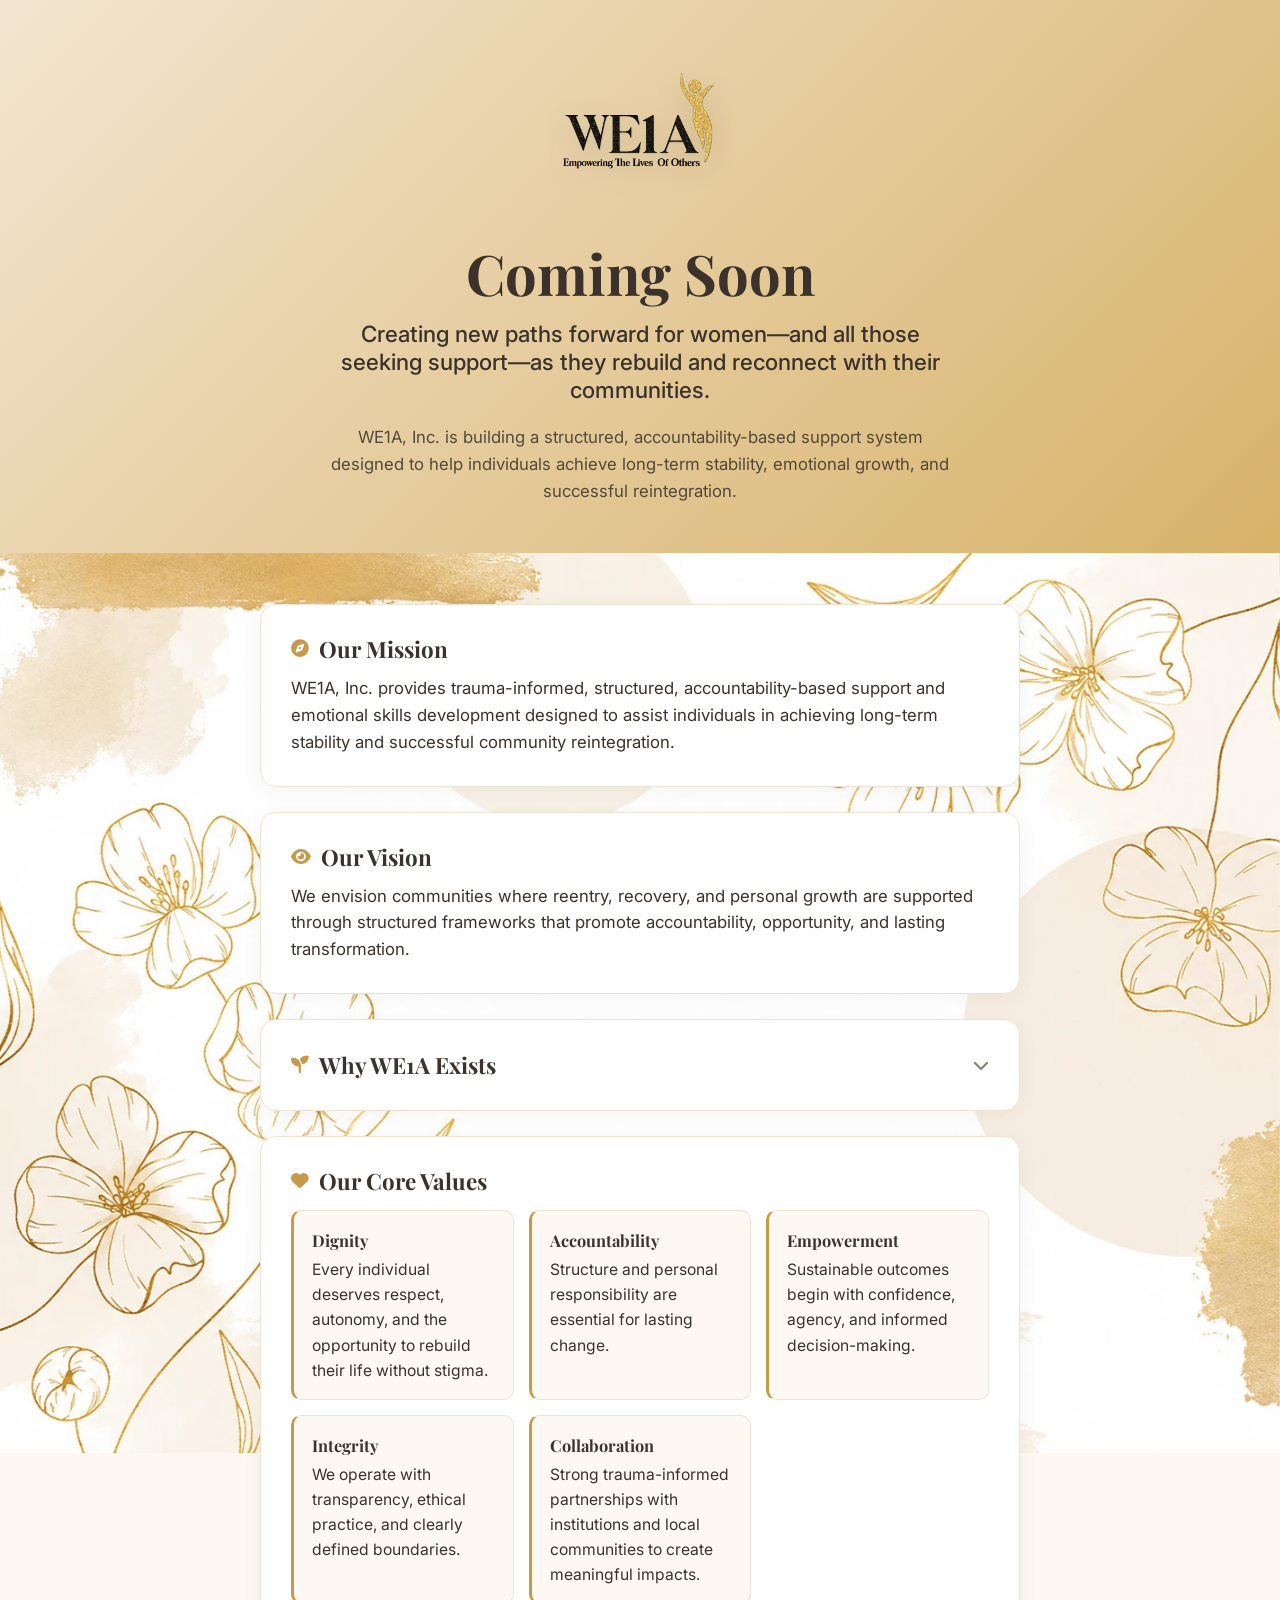
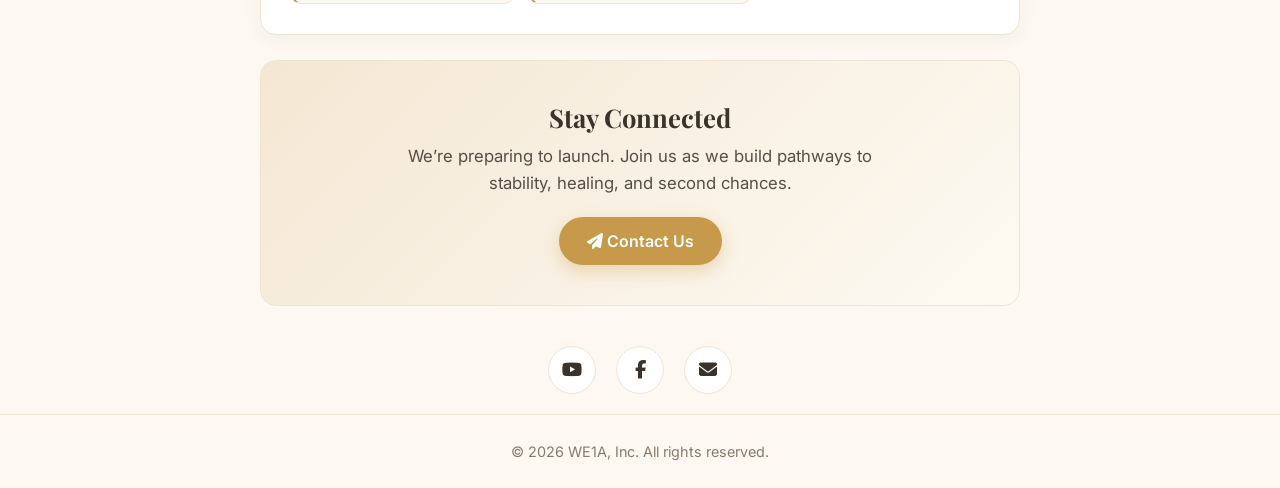
==== commit 09bd7e59: "Add floral background scene with scroll-linked reveal and parallax Wraps the page from just below th" ====
--- a/index.html
+++ b/index.html
@@ -23,88 +23,91 @@
     </p>
   </header>
 
-  <main class="container">
+  <!-- FLORAL SCENE: one continuous photo from just below the hero to the footer -->
+  <div class="bottom-scene">
+    <div class="floral-layer" aria-hidden="true"></div>
 
-    <!-- MISSION -->
-    <section class="card">
-      <h2><i class="fa-solid fa-compass" aria-hidden="true"></i> Our Mission</h2>
-      <p>
-        WE1A, Inc. provides trauma-informed, structured, accountability-based support and emotional skills development designed to assist individuals in achieving long-term stability and successful community reintegration.
-      </p>
-    </section>
+    <div class="container">
+      <!-- MISSION -->
+      <section class="card reveal">
+        <h2><i class="fa-solid fa-compass" aria-hidden="true"></i> Our Mission</h2>
+        <p>
+          WE1A, Inc. provides trauma-informed, structured, accountability-based support and emotional skills development designed to assist individuals in achieving long-term stability and successful community reintegration.
+        </p>
+      </section>
 
-    <!-- VISION -->
-    <section class="card">
-      <h2><i class="fa-solid fa-eye" aria-hidden="true"></i> Our Vision</h2>
-      <p>
-        We envision communities where reentry, recovery, and personal growth are supported through structured frameworks that promote accountability, opportunity, and lasting transformation.
-      </p>
-    </section>
+      <!-- VISION -->
+      <section class="card reveal">
+        <h2><i class="fa-solid fa-eye" aria-hidden="true"></i> Our Vision</h2>
+        <p>
+          We envision communities where reentry, recovery, and personal growth are supported through structured frameworks that promote accountability, opportunity, and lasting transformation.
+        </p>
+      </section>
 
-    <!-- PURPOSE -->
-    <section class="card dropdown" id="dropdown">
-      <button class="menu" type="button" aria-expanded="false" aria-controls="dropdown-content">
-        <span><i class="fa-solid fa-seedling" aria-hidden="true"></i> Why WE1A Exists</span>
-        <i class="fa-solid fa-chevron-down chevron" aria-hidden="true"></i>
-      </button>
+      <!-- PURPOSE -->
+      <section class="card dropdown reveal" id="dropdown">
+        <button class="menu" type="button" aria-expanded="false" aria-controls="dropdown-content">
+          <span><i class="fa-solid fa-seedling" aria-hidden="true"></i> Why WE1A Exists</span>
+          <i class="fa-solid fa-chevron-down chevron" aria-hidden="true"></i>
+        </button>
 
-      <div class="dropdown-content" id="dropdown-content">
-        <p>
-          Our purpose is to reduce barriers to successful reentry by delivering trauma-informed, accountability-based support and structured services. We focus on emotional stability, workforce readiness, and long-term reintegration.
-        </p>
-        <p>
-          As we grow, we are opening our doors to additional populations who can benefit from structured guidance, connection, and trauma-informed care. While our foundation is rooted in supporting justice-impacted women, our mission has always been centered on people. Today, we are honored to support anyone seeking a safe, nurturing space for healing, growth, and transformation.
-        </p>
-        <p>
-          Through strategic partnerships with correctional institutions and the phased development of structured residential programming, WE1A is committed to reducing recidivism and strengthening long-term community outcomes.
-        </p>
-      </div>
-    </section>
+        <div class="dropdown-content" id="dropdown-content">
+          <p>
+            Our purpose is to reduce barriers to successful reentry by delivering trauma-informed, accountability-based support and structured services. We focus on emotional stability, workforce readiness, and long-term reintegration.
+          </p>
+          <p>
+            As we grow, we are opening our doors to additional populations who can benefit from structured guidance, connection, and trauma-informed care. While our foundation is rooted in supporting justice-impacted women, our mission has always been centered on people. Today, we are honored to support anyone seeking a safe, nurturing space for healing, growth, and transformation.
+          </p>
+          <p>
+            Through strategic partnerships with correctional institutions and the phased development of structured residential programming, WE1A is committed to reducing recidivism and strengthening long-term community outcomes.
+          </p>
+        </div>
+      </section>
 
-    <!-- VALUES -->
-    <section class="card">
-      <h2><i class="fa-solid fa-heart" aria-hidden="true"></i> Our Core Values</h2>
-      <div class="values">
-        <div class="value"><strong>Dignity</strong>Every individual deserves respect, autonomy, and the opportunity to rebuild their life without stigma.</div>
-        <div class="value"><strong>Accountability</strong>Structure and personal responsibility are essential for lasting change.</div>
-        <div class="value"><strong>Empowerment</strong>Sustainable outcomes begin with confidence, agency, and informed decision-making.</div>
-        <div class="value"><strong>Integrity</strong>We operate with transparency, ethical practice, and clearly defined boundaries.</div>
-        <div class="value"><strong>Collaboration</strong>Strong trauma-informed partnerships with institutions and local communities to create meaningful impacts.</div>
-      </div>
-    </section>
+      <!-- VALUES -->
+      <section class="card reveal">
+        <h2><i class="fa-solid fa-heart" aria-hidden="true"></i> Our Core Values</h2>
+        <div class="values">
+          <div class="value"><strong>Dignity</strong>Every individual deserves respect, autonomy, and the opportunity to rebuild their life without stigma.</div>
+          <div class="value"><strong>Accountability</strong>Structure and personal responsibility are essential for lasting change.</div>
+          <div class="value"><strong>Empowerment</strong>Sustainable outcomes begin with confidence, agency, and informed decision-making.</div>
+          <div class="value"><strong>Integrity</strong>We operate with transparency, ethical practice, and clearly defined boundaries.</div>
+          <div class="value"><strong>Collaboration</strong>Strong trauma-informed partnerships with institutions and local communities to create meaningful impacts.</div>
+        </div>
+      </section>
 
-    <!-- CTA -->
-    <section class="cta">
-      <h2>Stay Connected</h2>
-      <p>We&rsquo;re preparing to launch. Join us as we build pathways to stability, healing, and second chances.</p>
-      <button class="cta-button" onclick="window.location.href='contact.html'">
-        <i class="fa-solid fa-paper-plane" aria-hidden="true"></i> Contact Us
-      </button>
-    </section>
+      <!-- CTA -->
+      <section class="cta reveal">
+        <h2>Stay Connected</h2>
+        <p>We&rsquo;re preparing to launch. Join us as we build pathways to stability, healing, and second chances.</p>
+        <button class="cta-button" onclick="window.location.href='contact.html'">
+          <i class="fa-solid fa-paper-plane" aria-hidden="true"></i> Contact Us
+        </button>
+      </section>
 
-    <!-- SOCIALS -->
-    <div class="socials">
-      <div class="social-icons">
-        <a href="https://www.youtube.com/@WomenEmpoweringOneAnother" target="_blank" rel="noopener" class="social-link" aria-label="WE1A on YouTube">
-          <i class="fab fa-youtube"></i>
-        </a>
+      <!-- SOCIALS -->
+      <div class="socials reveal">
+        <div class="social-icons">
+          <a href="https://www.youtube.com/@WomenEmpoweringOneAnother" target="_blank" rel="noopener" class="social-link" aria-label="WE1A on YouTube">
+            <i class="fab fa-youtube"></i>
+          </a>
 
-        <a href="https://www.facebook.com/we1a2015" target="_blank" rel="noopener" class="social-link" aria-label="WE1A on Facebook">
-          <i class="fab fa-facebook-f"></i>
-        </a>
+          <a href="https://www.facebook.com/we1a2015" target="_blank" rel="noopener" class="social-link" aria-label="WE1A on Facebook">
+            <i class="fab fa-facebook-f"></i>
+          </a>
 
-        <a href="mailto:c.williams@we1a.org" class="social-link" aria-label="Email WE1A">
-          <i class="fas fa-envelope"></i>
-        </a>
+          <a href="mailto:c.williams@we1a.org" class="social-link" aria-label="Email WE1A">
+            <i class="fas fa-envelope"></i>
+          </a>
+        </div>
       </div>
     </div>
 
-  </main>
-
-  <!-- FOOTER -->
-  <footer>
-    &copy; 2026 WE1A, Inc. All rights reserved.
-  </footer>
+    <!-- FOOTER -->
+    <footer class="reveal">
+      &copy; 2026 WE1A, Inc. All rights reserved.
+    </footer>
+  </div>
 
   <script src="javascript/main.js"></script>
 </body>
--- a/css/style.css
+++ b/css/style.css
@@ -200,10 +200,68 @@
   padding: 0 30px 30px;
 }
 
+/* ================= FLORAL BOTTOM SCENE ================= */
+.bottom-scene {
+  position: relative;
+}
+
+/* Sticky background trick: the layer pins to the viewport for the full
+   height of .bottom-scene, so the same photo stays in frame the whole
+   time you scroll through this section instead of stretching/cropping
+   across the section's full (much taller) content height. */
+.floral-layer {
+  position: sticky;
+  top: 0;
+  height: 100vh;
+  margin-bottom: calc(-100vh - 1px);
+  background-image: url("../images/floral-bg.webp");
+  background-repeat: no-repeat;
+  background-size: cover;
+  background-position: center;
+  z-index: 0;
+  will-change: transform;
+  transform: translateY(0);
+}
+
+.bottom-scene .container,
+.bottom-scene footer {
+  position: relative;
+  z-index: 1;
+}
+
+.bottom-scene .container {
+  padding-top: 30px;
+  padding-bottom: 20px;
+}
+
+.reveal {
+  opacity: 0;
+  transform: translateY(28px);
+  transition: opacity 0.7s ease, transform 0.7s ease;
+}
+
+.reveal.in-view {
+  opacity: 1;
+  transform: translateY(0);
+}
+
+@media (prefers-reduced-motion: reduce) {
+  .floral-layer {
+    transform: none !important;
+  }
+
+  .reveal {
+    opacity: 1;
+    transform: none;
+    transition: none;
+  }
+}
+
 /* ================= CTA ================= */
 .cta {
   text-align: center;
-  background: linear-gradient(135deg, var(--hero-gradient-1), var(--bg));
+  background: linear-gradient(135deg, rgba(243, 229, 208, 0.9), rgba(253, 249, 242, 0.9));
+  backdrop-filter: blur(2px);
   border: 1px solid var(--border);
   border-radius: 16px;
   padding: 40px 30px;
